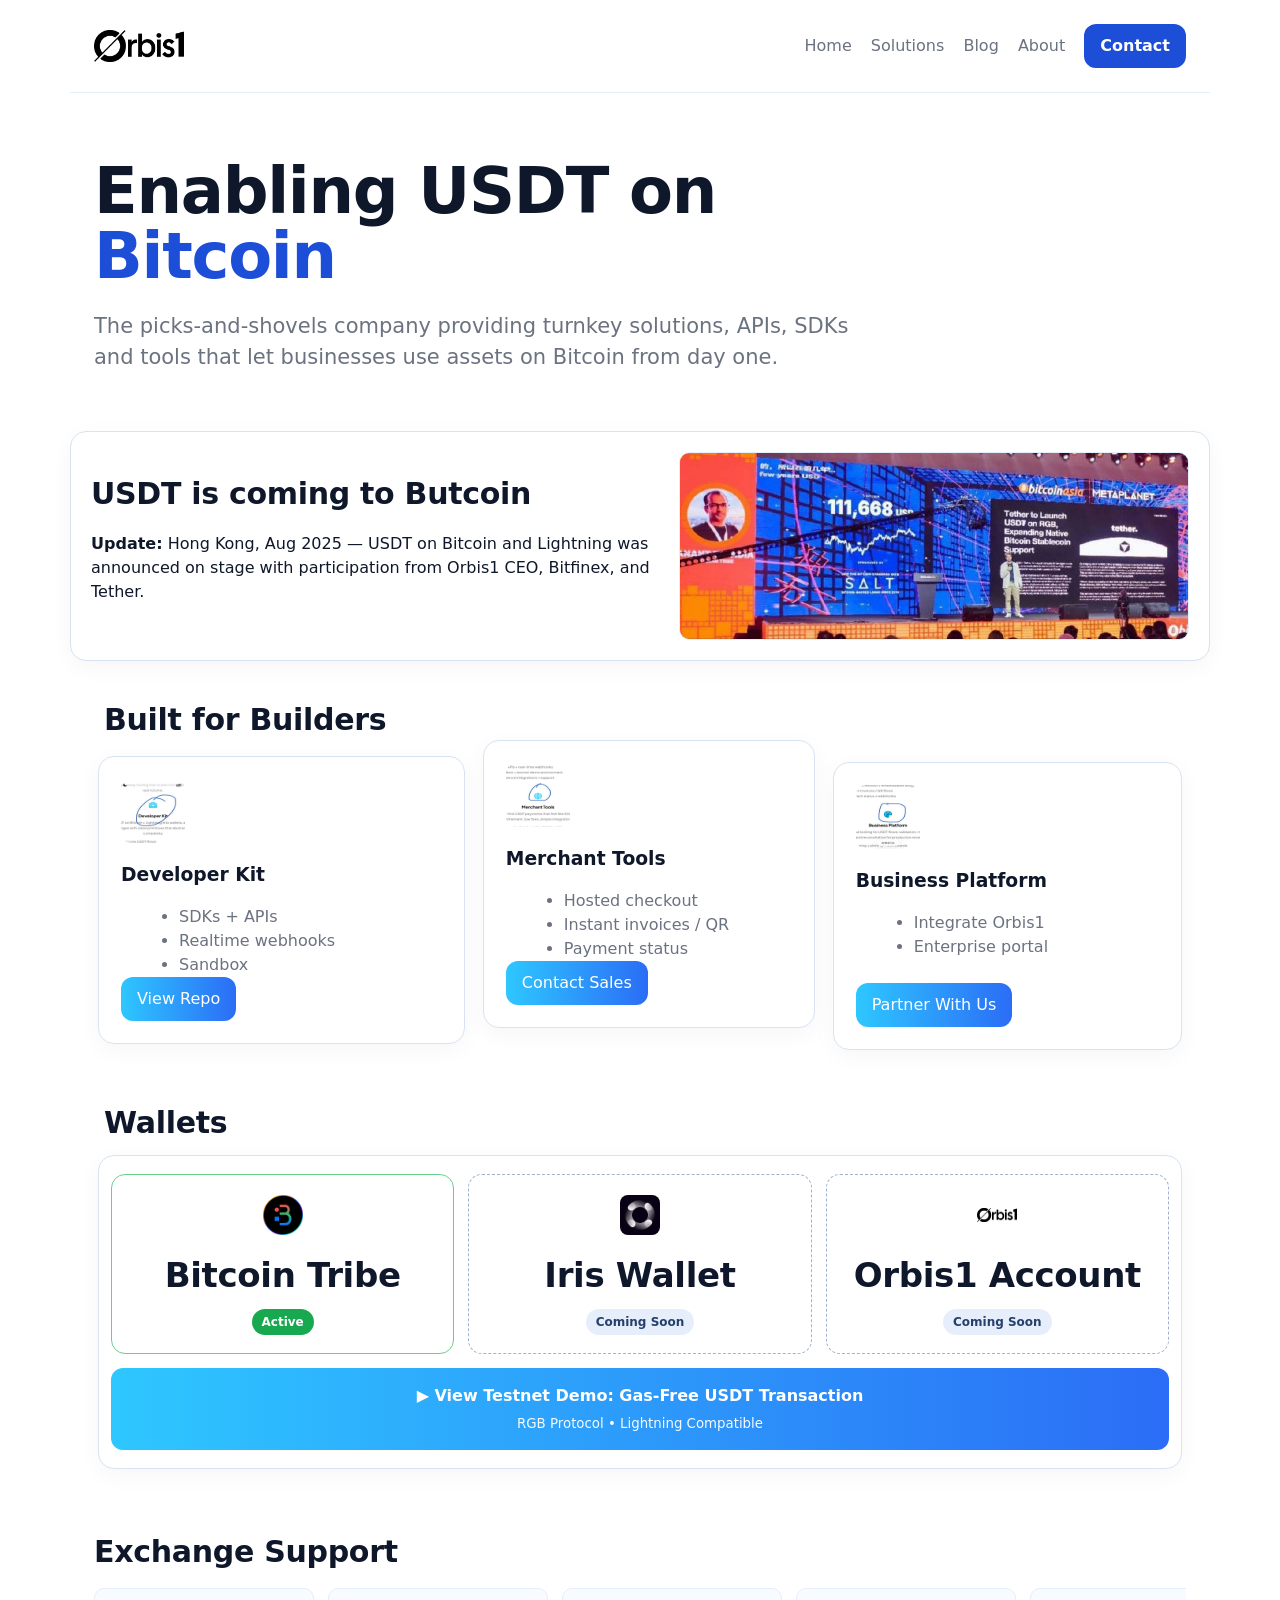
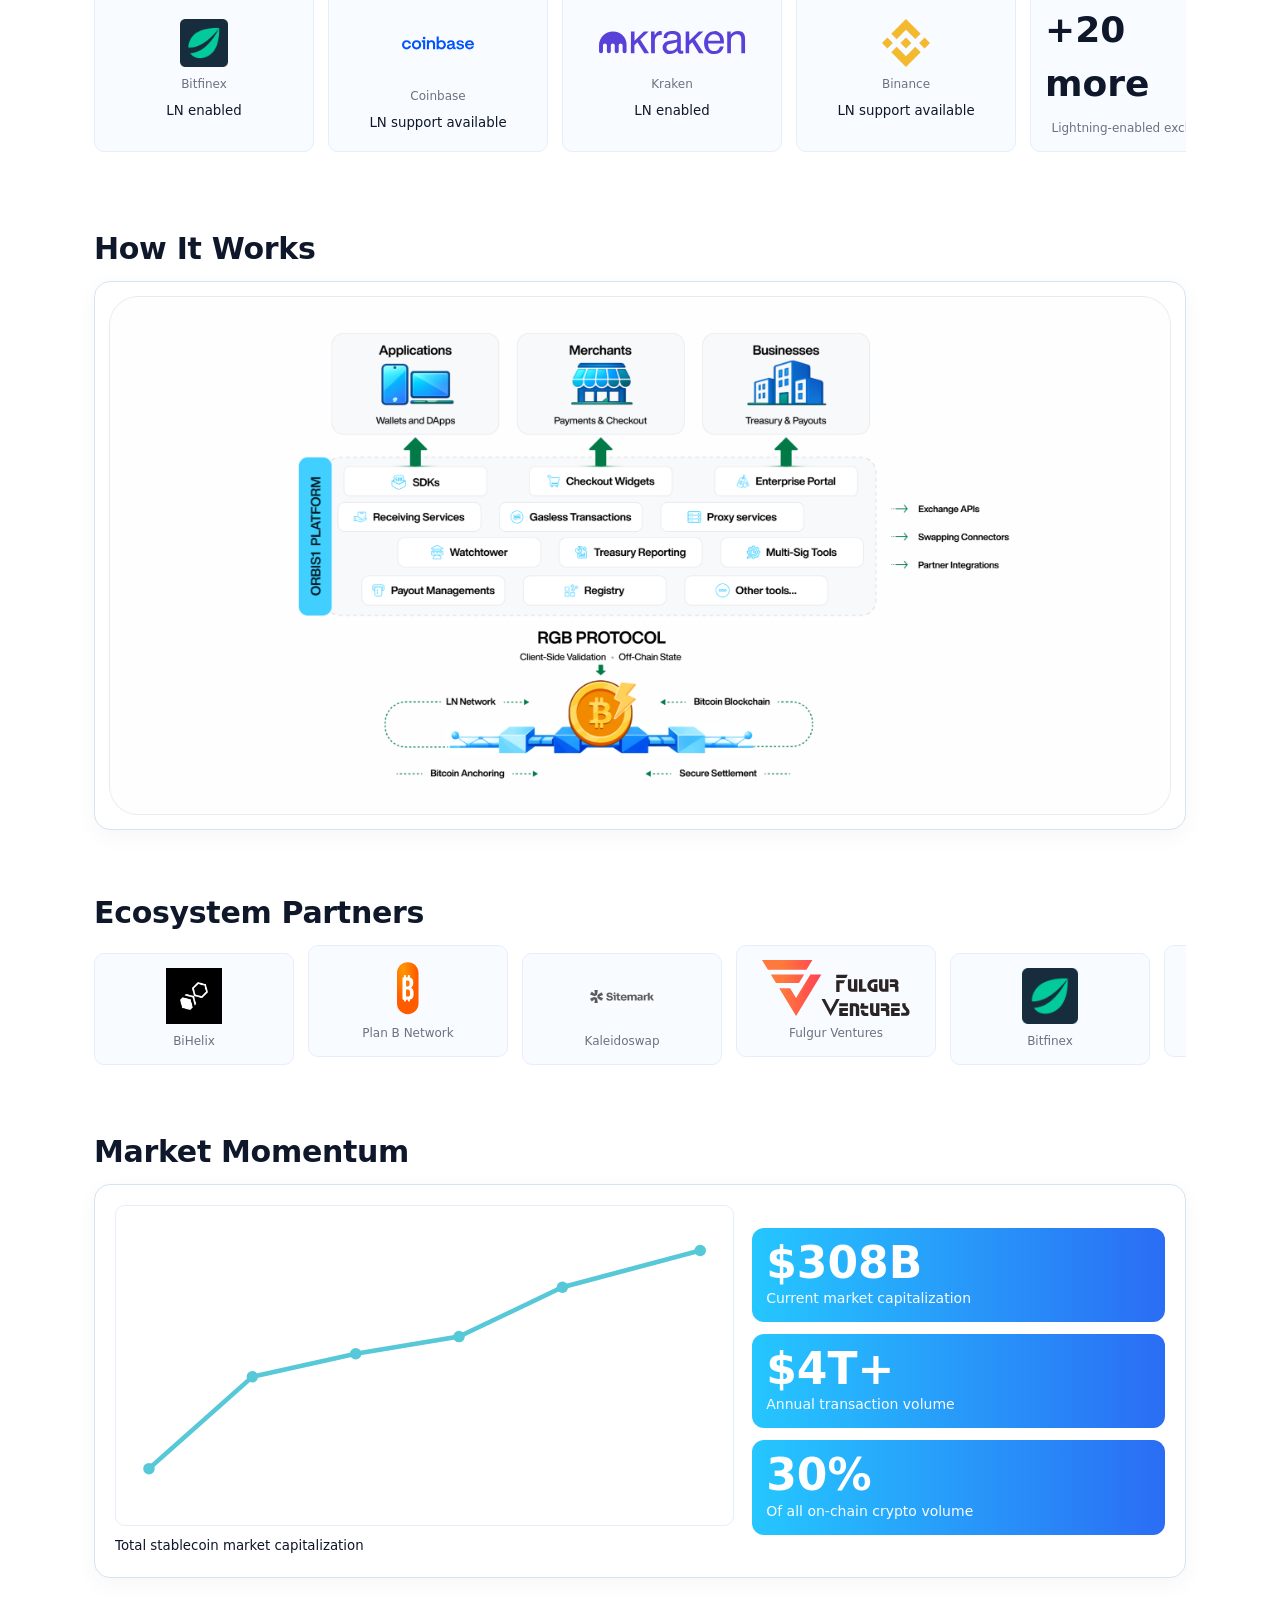
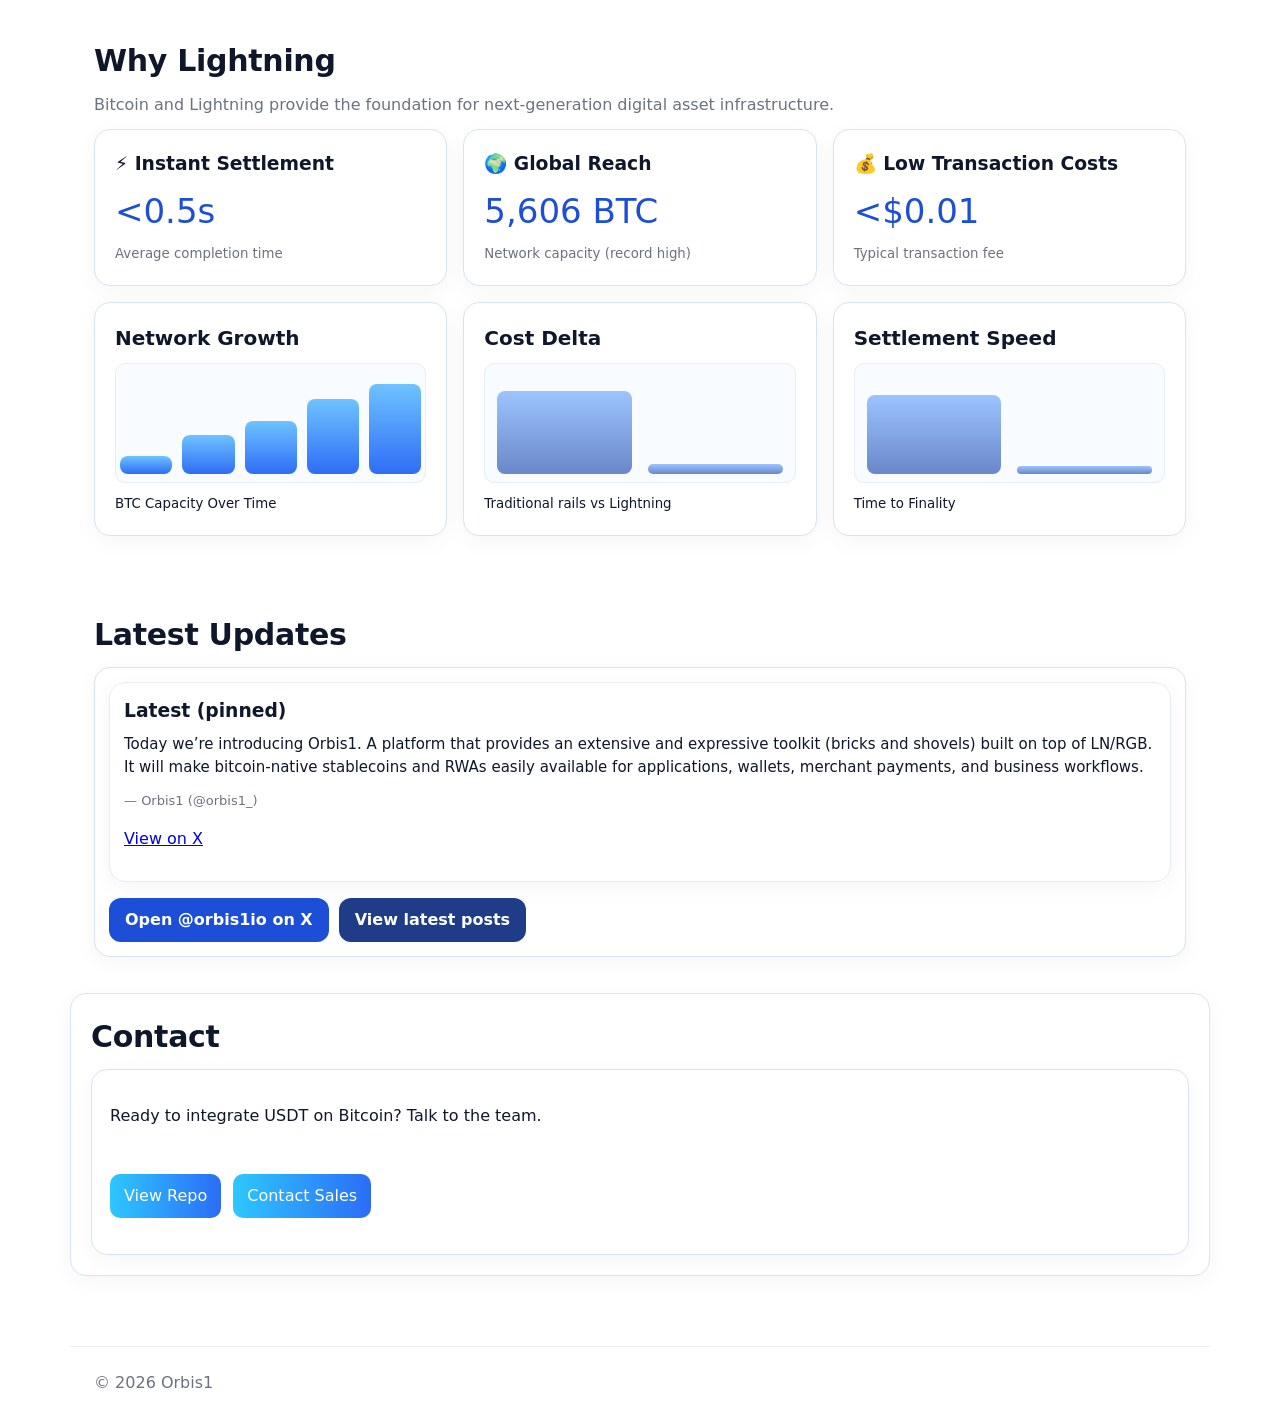
==== index.html @ 1f0a97b2 "Fix Kaleidoswap icon: use company-logo-3.webp as replacement" ====
<!doctype html>
<html lang="en">
<head>
  <meta charset="utf-8" />
  <meta name="viewport" content="width=device-width,initial-scale=1" />
  <title>Orbis1 — Enabling USDT on Bitcoin</title>
  <meta name="description" content="Orbis1 provides turnkey infrastructure, APIs, SDKs, and tools to make USDT on Bitcoin and Lightning usable for developers, businesses, and merchants." />
  <meta property="og:title" content="Orbis1 — Enabling USDT on Bitcoin" />
  <meta property="og:description" content="Production-ready tooling for USDT on Bitcoin and Lightning." />
  <meta property="og:type" content="website" />
  <meta property="og:image" content="/images/hero-preview.png" />
  <meta name="twitter:card" content="summary_large_image" />
  <link rel="canonical" href="https://orbis1.io/" />
  <link rel="stylesheet" href="/css/styles.css" />
<script>function loadTheme(){const p=new URLSearchParams(location.search);const t=p.get("theme")||"refined";const l=document.createElement("link");l.rel="stylesheet";l.href="/css/theme-"+t+".css";document.head.appendChild(l);}loadTheme();</script>
</head>
<body>
  <header class="nav wrap">
    <div class="brand"><img src="/images/orbis-logo-color.png" alt="Orbis1" class="brandLogo" /></div>
    <nav>
      <a href="/">Home</a>
      <a href="/solutions/">Solutions</a>
      <a href="https://medium.com" target="_blank" rel="noopener">Blog</a>
      <a href="/about/">About</a>
      <a href="#contact" class="btn">Contact</a>
    </nav>
  </header>

  <main>
    <section class="hero wrap">
      <h1>Enabling USDT on <span>Bitcoin</span></h1>
      <p class="lead">The picks-and-shovels company providing turnkey solutions, APIs, SDKs and tools that let businesses use assets on Bitcoin from day one.</p>
    </section>




    <section id="announcement" class="announcement wrap card">
      <div>
        <h2>USDT is coming to Butcoin</h2>
        <p><strong>Update:</strong> Hong Kong, Aug 2025 — USDT on Bitcoin and Lightning was announced on stage with participation from Orbis1 CEO, Bitfinex, and Tether.</p>
      </div>
      <img src="/images/announcement.jpg" alt="USDT on Bitcoin announcement" />
    </section>




    <section id="usecases" class="wrap usecasesWrap">
      <h2>Built for Builders</h2>
            <div class="grid3 useCards">
        <article class="card use"><img class="cardImg" src="/images/company-hero-1.png" alt="Developers" /><h3>Developer Kit</h3><ul><li>SDKs + APIs</li><li>Realtime webhooks</li><li>Sandbox</li></ul><a class="cardCta" href="https://github.com/redkeep-agents/orbis1-static" target="_blank">View Repo</a></article>
        <article class="card use"><img class="cardImg" src="/images/company-hero-2.png" alt="Merchants" /><h3>Merchant Tools</h3><ul><li>Hosted checkout</li><li>Instant invoices / QR</li><li>Payment status</li></ul><a class="cardCta" href="/contact">Contact Sales</a></article>
        <article class="card use"><img class="cardImg" src="/images/company-hero-3.png" alt="Partners" /><h3>Business Platform</h3><ul><li>Integrate Orbis1</li><li>Enterprise portal</li></ul><a class="cardCta" href="/contact">Partner With Us</a></article>
      </div>
    </section>




    <section id="integrations" class="wrap walletsWrap">
      <h2>Wallets</h2>
      <div class="walletPanel card">
        <div class="walletGrid">
          <article class="walletItem active"><img class="walletLogo" src="/images/bitcoin-tribe.jpg" alt="Bitcoin Tribe" /><h3>Bitcoin Tribe</h3><span>Active</span></article>
          <article class="walletItem coming"><img class="walletLogo" src="/images/iris-wallet.png" alt="Iris Wallet" /><h3>Iris Wallet</h3><span>Coming Soon</span></article>
          <article class="walletItem coming"><img class="walletLogo" src="/images/orbis-logo-color.png" alt="Orbis1 Account" /><h3>Orbis1 Account</h3><span>Coming Soon</span></article>
        </div>
        <a class="demoBar" href="#contact">▶ View Testnet Demo: Gas-Free USDT Transaction <small>RGB Protocol • Lightning Compatible</small></a>
      </div>
    </section>




    <section id="exchanges" class="wrap">
      <h2>Exchange Support</h2>
      <div class="scroller" aria-label="Exchange logos">
        <article class="logoCard exchange"><img src="/images/bitfinex.png" alt="Bitfinex" /><span>Bitfinex</span><small>LN enabled</small></article>
        <article class="logoCard exchange coinbase"><img src="/images/coinbase.svg" alt="Coinbase" /><span>Coinbase</span><small>LN support available</small></article>
        <article class="logoCard exchange"><img src="/images/kraken.svg" alt="Kraken" /><span>Kraken</span><small>LN enabled</small></article>
        <article class="logoCard exchange"><img src="/images/binance.svg" alt="Binance" /><span>Binance</span><small>LN support available</small></article>
        <article class="logoCard exchange more"><strong>+20 more</strong><span>Lightning-enabled exchanges</span></article>
      </div>
    </section>

    <section id="architecture" class="wrap">
      <h2>How It Works</h2>
      <div class="card architectureCard">
        <img src="/images/architecture.png" alt="Orbis1 architecture diagram" class="architectureImg" />
      </div>
    </section>




    <section id="partners" class="wrap">
      <h2>Ecosystem Partners</h2>
      <div class="scroller" aria-label="RGB association members">
        <article class="logoCard"><img src="/images/bihelix.jpg" alt="BiHelix" /><span>BiHelix</span></article>
        <article class="logoCard"><img src="/images/plan-b-network.svg" alt="Plan B Network" /><span>Plan B Network</span></article>
        <article class="logoCard"><img class="partnerLogo" src="/images/company-logo-3.webp" alt="Kaleidoswap" /><span>Kaleidoswap</span></article>
        <article class="logoCard"><img src="/images/fulgur-ventures.svg" alt="Fulgur Ventures" /><span>Fulgur Ventures</span></article>
        <article class="logoCard"><img src="/images/bitfinex.png" alt="Bitfinex" /><span>Bitfinex</span></article>
        <article class="logoCard"><img src="/images/boosty-labs.jpg" alt="Boosty Labs" /><span>Boosty Labs</span></article>
        <article class="logoCard"><img src="/images/lnfi.png" alt="LNFI" /><span>LNFI</span></article>
        <article class="logoCard"><img src="/images/bitmask-by-diba.png" alt="Bitmask" /><span>Bitmask</span></article>
        <article class="logoCard"><img src="/images/bitcoin-tribe.jpg" alt="Bitcoin Tribe" /><span>Bitcoin Tribe</span></article>
        <article class="logoCard"><img src="/images/thunderstack.png" alt="ThunderStack" /><span>ThunderStack</span></article>
      </div>
    </section>




    <section id="signals" class="wrap">
      <h2>Market Momentum</h2>
      <div class="card marketGrowth">
        <div class="growthChart">
          <svg viewBox="0 0 520 260" class="lineSvg" aria-label="Stablecoin market growth chart">
            <polyline fill="none" stroke="#56c8d8" stroke-width="4" points="20,220 110,140 200,120 290,105 380,62 500,30"/>
            <g fill="#56c8d8"><circle cx="20" cy="220" r="5"/><circle cx="110" cy="140" r="5"/><circle cx="200" cy="120" r="5"/><circle cx="290" cy="105" r="5"/><circle cx="380" cy="62" r="5"/><circle cx="500" cy="30" r="5"/></g>
          </svg>
          <small>Total stablecoin market capitalization</small>
        </div>
        <div class="growthStats">
          <article class="statPill"><strong>$308B</strong><span>Current market capitalization</span></article>
          <article class="statPill"><strong>$4T+</strong><span>Annual transaction volume</span></article>
          <article class="statPill"><strong>30%</strong><span>Of all on-chain crypto volume</span></article>
        </div>
      </div>
    </section>



    <section id="lightning" class="wrap">
      <h2>Why Lightning</h2>
      <p class="sub">Bitcoin and Lightning provide the foundation for next-generation digital asset infrastructure.</p>
      <div class="signalGrid">
        <article class="card metric"><h3>⚡ Instant Settlement</h3><p class="big">&lt;0.5s</p><small>Average completion time</small></article>
        <article class="card metric"><h3>🌍 Global Reach</h3><p class="big">5,606 BTC</p><small>Network capacity (record high)</small></article>
        <article class="card metric"><h3>💰 Low Transaction Costs</h3><p class="big">&lt;$0.01</p><small>Typical transaction fee</small></article>
      </div>
      <div class="signalGrid charts">
        <article class="card miniChart">
          <h3>Network Growth</h3>
          <div class="barsRow"><span style="height:18%"></span><span style="height:38%"></span><span style="height:52%"></span><span style="height:74%"></span><span style="height:88%"></span></div>
          <small>BTC Capacity Over Time</small>
        </article>
        <article class="card miniChart">
          <h3>Cost Delta</h3>
          <div class="barsPair"><span style="height:82%"></span><span style="height:10%"></span></div>
          <small>Traditional rails vs Lightning</small>
        </article>
        <article class="card miniChart">
          <h3>Settlement Speed</h3>
          <div class="barsPair"><span style="height:78%"></span><span style="height:8%"></span></div>
          <small>Time to Finality</small>
        </article>
      </div>
    </section>










    <section id="updates" class="wrap">
      <h2>Latest Updates</h2>
      <div class="card xfeed compact">
        <div class="pinnedSnapshot card">
          <h3>Latest (pinned)</h3>
          <p class="tweetText">Today we’re introducing Orbis1. A platform that provides an extensive and expressive toolkit (bricks and shovels) built on top of LN/RGB. It will make bitcoin-native stablecoins and RWAs easily available for applications, wallets, merchant payments, and business workflows.</p>
          <p class="tweetAuthor">— Orbis1 (@orbis1_)</p>
          <p><a href="https://x.com/orbis1_/status/2009607676456787999" target="_blank">View on X</a></p>
        </div>
        <blockquote class="twitter-tweet" data-dnt="true"><a href="https://x.com/orbis1_/status/2009607676456787999"></a></blockquote>
        <div class="xActions">
          <a href="https://x.com/orbis1io" target="_blank" rel="noopener" class="btn">Open @orbis1io on X</a>
          <a href="https://x.com/orbis1io/with_replies" target="_blank" rel="noopener" class="btn secondary">View latest posts</a>
        </div>
      </div>
    </section>





        <section id="contact" class="wrap card contact">
      <h2>Contact</h2>
      <div class="card contactCTA">
        <p>Ready to integrate USDT on Bitcoin? Talk to the team.</p>
        <div class="ctaRow">
          <a class="cta" href="https://github.com/redkeep-agents/orbis1-static" target="_blank">View Repo</a>
          <a class="cta" href="/contact">Contact Sales</a>
        </div>
      </div>
    </section>
  </main>

  <footer class="wrap foot">© 2026 Orbis1</footer>
  <script async src="https://platform.twitter.com/widgets.js" charset="utf-8"></script>
</body>
</html>
---- css/styles.css ----
:root{--bg:#f6f8fc;--card:#ffffff;--text:#0f172a;--muted:#475569;--acc:#2563eb;--line:#dbe3f0}
*{box-sizing:border-box}body{margin:0;font:16px/1.5 Inter,system-ui,Segoe UI,Arial;background:var(--bg);color:var(--text)}
.wrap{max-width:1120px;margin:0 auto;padding:24px}
.nav{display:flex;justify-content:space-between;align-items:center;border-bottom:1px solid var(--line);position:sticky;top:0;background:rgba(255,255,255,.92);backdrop-filter:blur(8px);z-index:20}
.nav a{color:var(--muted);margin-left:14px;text-decoration:none}.nav a:hover{color:var(--text)}.brand{font-weight:700}.brandLogo{height:32px;width:auto;display:block}
h1{font-size:58px;line-height:1.02;margin:24px 0 12px}h1 span{color:var(--acc)}h2{font-size:26px;margin:0 0 10px}h3{margin:0 0 8px}
.lead{font-size:22px;color:var(--muted);max-width:900px}.sub{color:var(--muted);margin:0 0 12px}
.card{background:var(--card);border:1px solid var(--line);border-radius:14px;padding:20px}
.announcement{display:grid;grid-template-columns:1.2fr 1fr;gap:20px;align-items:center}.announcement img{width:100%;border-radius:10px;border:1px solid var(--line)}
.signalGrid{display:grid;grid-template-columns:repeat(3,1fr);gap:16px;margin-bottom:16px}.metric .big{font-size:34px;margin:4px 0;color:var(--acc)}.metric small{color:var(--muted)}
.chart .bars>div{display:grid;grid-template-columns:1.4fr 2fr;gap:12px;align-items:center;margin:10px 0}.chart label{color:var(--muted);font-size:14px}.chart span{display:block;height:10px;border-radius:999px;background:linear-gradient(90deg,#4f7eff,#7db1ff)}
.grid3{display:grid;grid-template-columns:repeat(3,1fr);gap:16px}ul{margin:8px 0 0 18px;color:var(--muted)}
.scroller{display:flex;gap:14px;overflow-x:auto;padding:4px 2px 8px;scroll-snap-type:x mandatory}
.logoCard{min-width:200px;scroll-snap-align:start;display:flex;flex-direction:column;align-items:center;justify-content:center;gap:8px;padding:14px;border:1px solid var(--line);border-radius:10px;background:#f8fbff}
.logoCard img{max-width:100%;height:56px;object-fit:contain}.logoCard span{font-size:12px;color:var(--muted);text-align:center}.logoCard.exchange img{height:48px;width:148px}.logoCard.exchange.coinbase img{height:64px;width:196px}.logoCard.exchange.more{justify-content:center}.logoCard.exchange.more strong{font-size:28px;color:#0f172a}.logoCard.textOnly{min-height:90px}.logoCard.textOnly strong{font-size:18px}
.btn{display:inline-block;background:var(--acc);color:#ffffff!important;padding:10px 14px;border-radius:10px;font-weight:700;text-decoration:none;border:0;cursor:pointer}
.contact form{display:grid;grid-template-columns:1fr 1fr;gap:12px}.contact label{display:flex;flex-direction:column;font-size:14px;color:var(--muted)}
.contact textarea,.contact input{margin-top:6px;background:#ffffff;color:var(--text);border:1px solid var(--line);border-radius:10px;padding:10px}
.contact label:last-of-type{grid-column:1/-1}.contact button{width:max-content}.hp{position:absolute;left:-9999px;opacity:0}
.foot{color:var(--muted);border-top:1px solid var(--line);margin-top:24px}
@media (max-width:980px){h1{font-size:38px}.announcement,.grid3,.contact form,.signalGrid{grid-template-columns:1fr}.nav{display:block}.nav nav{margin-top:10px}}

.use{position:relative}.uicon{font-size:26px;margin-bottom:6px}

.imgcap{margin:8px 0 0;color:var(--muted);font-size:14px}

.architectureImg{display:block;width:100%;height:auto;max-height:none;object-fit:contain;background:#fff;border-radius:10px}

.architectureCard{padding:10px}


.signalGrid.charts{margin-top:10px}
.miniChart h3{font-size:20px;margin-bottom:10px}
.barsRow{height:120px;display:flex;align-items:flex-end;gap:10px;padding:8px 4px;border:1px solid var(--line);border-radius:10px;background:#f8fbff;margin-bottom:8px}
.barsRow span{flex:1;background:linear-gradient(180deg,#6ec3ff,#2f6df6);border-radius:8px}
.barsPair{height:120px;display:flex;align-items:flex-end;gap:16px;padding:8px 12px;border:1px solid var(--line);border-radius:10px;background:#f8fbff;margin-bottom:8px}
.barsPair span{flex:1;background:linear-gradient(180deg,#9cc4ff,#6a87c9);border-radius:8px}


.walletPanel{padding:18px}
.walletGrid{display:grid;grid-template-columns:repeat(3,1fr);gap:14px;margin-bottom:14px}
.walletItem{border:1px solid var(--line);border-radius:12px;padding:18px;text-align:center;background:#fff}
.walletItem h3{margin:0 0 8px;font-size:30px}
.walletItem span{display:inline-block;padding:4px 10px;border-radius:999px;font-size:12px;font-weight:600}
.walletItem.active{border-color:#66d08b}
.walletItem.active span{background:#18a84f;color:#fff}
.walletItem.coming{border-style:dashed;border-color:#9fb2cf}
.walletItem.coming span{background:#e6eefc;color:#24406b}
.demoBar{display:block;text-decoration:none;background:linear-gradient(90deg,#2ec7ff,#2b6df6);color:#fff!important;border-radius:12px;padding:16px 18px;font-weight:700;text-align:center}
.demoBar small{display:block;font-weight:500;opacity:.95;margin-top:6px}
@media (max-width:980px){.walletGrid{grid-template-columns:1fr}}


.infraCard{margin-top:12px}
.flow3{display:grid;grid-template-columns:1fr auto 1fr auto 1fr;gap:12px;align-items:center;margin:10px 0}
.step{text-align:center}.dot{width:56px;height:56px;border-radius:50%;display:flex;align-items:center;justify-content:center;margin:0 auto 8px;background:linear-gradient(180deg,#58d2ff,#2b8bff);color:#fff;font-size:26px}
.arrow{font-size:30px;color:#7aa0c8}
@media (max-width:980px){.flow3{grid-template-columns:1fr;}.arrow{display:none}}


.marketGrowth{display:grid;grid-template-columns:1.1fr .9fr;gap:18px;align-items:center}
.lineSvg{width:100%;height:auto;background:#fff;border:1px solid var(--line);border-radius:10px;padding:10px}
.growthStats{display:flex;flex-direction:column;gap:12px}
.statPill{background:linear-gradient(90deg,#25c7ff,#2a6df4);color:#fff;border-radius:12px;padding:16px 18px}
.statPill strong{display:block;font-size:44px;line-height:1.05}
.statPill span{font-size:14px;opacity:.96}
@media (max-width:980px){.marketGrowth{grid-template-columns:1fr;gap:12px}.growthChart{order:1}.growthStats{order:2;display:flex;flex-direction:column;gap:10px}.statPill strong{font-size:32px}.marketGrowth{padding:12px}}

.walletLogo{width:44px;height:44px;border-radius:10px;object-fit:contain;margin-bottom:6px;background:#fff;padding:2px}


.xfeed{padding:8px;overflow:hidden}
.xfeed .twitter-timeline{width:100% !important}


/* Asymmetry + visual rhythm */
#announcement{grid-template-columns:1fr 1.15fr}
#usecases .grid3 article:nth-child(2){transform:translateY(-10px)}
#usecases .grid3 article:nth-child(3){transform:translateY(6px)}
#signals .marketGrowth{grid-template-columns:1.25fr .95fr}
#exchanges .scroller{padding-bottom:14px}
.xfeed{min-height:auto}
.xFallback{margin-top:10px;display:flex;justify-content:flex-end}
@media (max-width:980px){
  #announcement{grid-template-columns:1fr}
  #usecases .grid3 article:nth-child(2),#usecases .grid3 article:nth-child(3){transform:none}
  .xFallback{justify-content:flex-start}
}


/* Bridge-inspired unification pass */
body{background:linear-gradient(180deg,#f8fbff 0%,#f3f7ff 45%,#f7f9fd 100%)}
main{padding:6px 0 34px}
.wrap{max-width:1140px}
main > section.wrap{margin:12px auto}
.card{border-radius:18px;border:1px solid #d8e3f2;box-shadow:0 8px 30px rgba(15,23,42,.05)}
h1{font-size:64px;letter-spacing:-.02em;max-width:820px}
h2{font-size:30px;letter-spacing:-.01em}
.lead{max-width:760px;font-size:21px}

/* balanced, less symmetrical composition */
#announcement{grid-template-columns:1.05fr .95fr;gap:24px}
#announcement .card{padding:24px}
#usecases .grid3{grid-template-columns:1.05fr .95fr 1fr}
#usecases .grid3 article:nth-child(1){transform:translateY(4px)}
#usecases .grid3 article:nth-child(2){transform:translateY(-12px)}
#usecases .grid3 article:nth-child(3){transform:translateY(10px)}

#wallets,.walletPanel{background:#fff}
.walletItem{border-radius:14px}
.walletItem h3{font-size:34px;letter-spacing:-.01em}

#signals .marketGrowth{grid-template-columns:1.2fr .8fr}
.statPill{border-radius:14px}

#lightning .signalGrid{grid-template-columns:1fr 1fr 1fr}
#lightning .signalGrid.charts{grid-template-columns:1fr 1fr 1fr}

#exchanges .logoCard{min-width:220px}
#exchanges .logoCard.exchange.coinbase img{height:72px;width:220px}
#exchanges .logoCard.exchange.more strong{font-size:36px}

#architecture .architectureCard{padding:14px;background:#fff}
#partners .scroller .logoCard:nth-child(odd){transform:translateY(4px)}
#partners .scroller .logoCard:nth-child(even){transform:translateY(-4px)}

#updates .card{padding:14px}

@media (max-width:980px){
  h1{font-size:46px}
  h2{font-size:28px}
  .lead{font-size:20px}
  #announcement{grid-template-columns:1fr}
  #usecases .grid3{grid-template-columns:1fr}
  #usecases .grid3 article:nth-child(1),#usecases .grid3 article:nth-child(2),#usecases .grid3 article:nth-child(3){transform:none}
  #partners .scroller .logoCard:nth-child(odd),#partners .scroller .logoCard:nth-child(even){transform:none}
  #exchanges .logoCard.exchange.coinbase img{height:64px;width:200px}
}

.xfeed.compact{padding:18px}.xActions{display:flex;gap:10px;flex-wrap:wrap;margin-top:10px}.btn.secondary{background:#1f3c88}


/* Tablet architecture emphasis */
@media (min-width:760px) and (max-width:1180px){
  #architecture .wrap{max-width:100%}
  #architecture .architectureCard{padding:6px 8px}
  #architecture .architectureImg{width:100%;max-height:none}
}


/* Tablet alignment fixes */
#usecases{padding-left:28px;padding-right:28px}
#usecases .grid3{align-items:stretch}
#usecases .grid3 article.card{display:flex;flex-direction:column;justify-content:flex-start;padding:22px}
#usecases h2{margin-left:6px}
#integrations{padding-left:28px;padding-right:28px}
#integrations .walletPanel{padding-left:12px;padding-right:12px}
#integrations h2{margin-left:6px}
/* CTA row under usecases */
.ctaRow{display:flex;gap:12px;justify-content:flex-start;margin:18px 0}
.ctaRow .cta{padding:12px 18px;border-radius:10px;background:linear-gradient(90deg,#2ec7ff,#2b6df6);color:#fff;text-decoration:none}
@media (max-width:980px){
  .ctaRow{flex-direction:column}
}


/* Final alignment fixes */
.usecasesWrap{padding-left:36px;padding-right:36px}
.walletsWrap{padding-left:36px;padding-right:36px}
.usecasesWrap .grid3{align-items:stretch}
.usecasesWrap .grid3 article.card{min-height:220px;padding:22px}
.walletsWrap .walletGrid{align-items:stretch}
.walletsWrap .walletPanel{padding-left:12px;padding-right:12px}
/* ensure wallets header aligns */
.walletsWrap h2{margin-left:6px}
/* contact CTA styling */
.contactCTA{display:flex;flex-direction:column;align-items:flex-start;gap:12px;padding:18px}
.contactCTA .ctaRow{display:flex;gap:12px}
.contactCTA .cta{background:linear-gradient(90deg,#2ec7ff,#2b6df6);color:#fff;padding:10px 14px;border-radius:10px;text-decoration:none}
@media(max-width:980px){.usecasesWrap,.walletsWrap{padding-left:18px;padding-right:18px}.usecasesWrap .grid3 article.card{min-height:auto}}


/* Mobile optimizations */
@media (max-width:700px){
  .wrap{padding:16px}
  h1{font-size:32px}
  .lead{font-size:16px}
  .grid3{grid-template-columns:1fr}
  .walletGrid{grid-template-columns:1fr}
  .logoCard{min-width:140px;padding:12px}
  .logoCard img{height:40px}
  .statPill strong{font-size:28px}
  .barsRow{height:100px}
  .barsPair{height:100px}
  .demoBar{padding:12px}
  .contactCTA .cta{width:100%;text-align:center}
  .ctaRow{flex-direction:column}
  .announcement{grid-template-columns:1fr}
  .architectureImg{max-height:360px}
}


/* Use case card images and CTA styling */
.useCards .card{display:flex;flex-direction:column;align-items:flex-start}
.cardImg{width:64px;height:64px;border-radius:12px;object-fit:cover;margin-bottom:12px}
.cardCta{margin-top:auto;display:inline-block;background:linear-gradient(90deg,#2ec7ff,#2b6df6);color:#fff;padding:10px 14px;border-radius:10px;text-decoration:none}
@media (max-width:700px){.cardCta{width:100%;text-align:center}}


@media (max-width:480px){
  .wrap{padding:12px}
  h1{font-size:28px}
  h2{font-size:20px}
  .lead{font-size:15px}
  .card{padding:12px}
  .useCards .card{padding:14px}
  .useCards .cardImg{width:48px;height:48px}
  .walletLogo{width:40px;height:40px}
  .statPill strong{font-size:24px}
  .signalGrid{grid-template-columns:1fr}
  .signalGrid.charts .miniChart{padding:8px}
  .marketGrowth .growthChart{order:1}
  .marketGrowth .growthStats{order:2}
}


.pinnedSnapshot{padding:12px;background:#fff;border-radius:12px;border:1px solid var(--line);margin-bottom:10px}
.pinnedSnapshot .tweetText{font-size:15px;color:var(--text);margin:8px 0}
.pinnedSnapshot .tweetAuthor{font-size:13px;color:var(--muted)}


/* Equalize usecase cards and ensure top alignment */
.useCards{display:grid;grid-template-columns:repeat(3,1fr);gap:18px}
.useCards .card{display:flex;flex-direction:column;min-height:220px}
.useCards .card h3{margin-top:6px}
@media (max-width:700px){.useCards{grid-template-columns:1fr}}


.faqRow{display:flex;gap:12px;align-items:flex-start}
.faqImg{width:72px;height:72px;object-fit:cover;border-radius:12px}
@media (max-width:700px){.faqRow{flex-direction:column}.faqImg{width:56px;height:56px}}

/* Additional mobile fixes */

@media (max-width:700px){
  .cardCta{width:100%;box-sizing:border-box}
  .walletItem h3{font-size:20px}
  .walletItem{padding:14px}
  .useCards .card{min-height:180px}
  .useCards{gap:12px}
  .wrap{padding-left:14px;padding-right:14px}
  h2{padding-left:4px}
}


/* Mobile: Stack market chart and KPI pills as separate full-width cards */
@media (max-width:700px){
  .marketGrowth{grid-template-columns:1fr;gap:12px}
  .growthChart, .growthStats{width:100%;}
  .growthStats{display:flex;flex-direction:column;gap:10px}
  .statPill{display:block;padding:14px;border-radius:12px}
  .statPill strong{font-size:28px}
}

.partnerLogo{width:64px;height:64px;object-fit:contain}
@media(max-width:700px){.partnerLogo{width:48px;height:48px}}

/* design-refinement: unify radii, buttons, and shadows */
:root{--card-radius:16px;--btn-radius:12px}
.card{border-radius:var(--card-radius);box-shadow:0 12px 40px rgba(15,23,42,.06)}
.btn, .cardCta{border-radius:var(--btn-radius);padding:10px 16px}
.cardImg{border-radius:10px}
.statPill{border-radius:12px;padding:12px 14px}


/* Template tokens */
:root{--primary:#0b6ef6;--muted:#5b6b7a;--card-bg:#ffffff;--bg:#f7fbff;--radius:14px;--gap:20px}
.container{max-width:1120px;margin:0 auto;padding:24px}
.component-card{background:var(--card-bg);border-radius:var(--radius);padding:20px;box-shadow:0 10px 30px rgba(10,20,40,.04)}
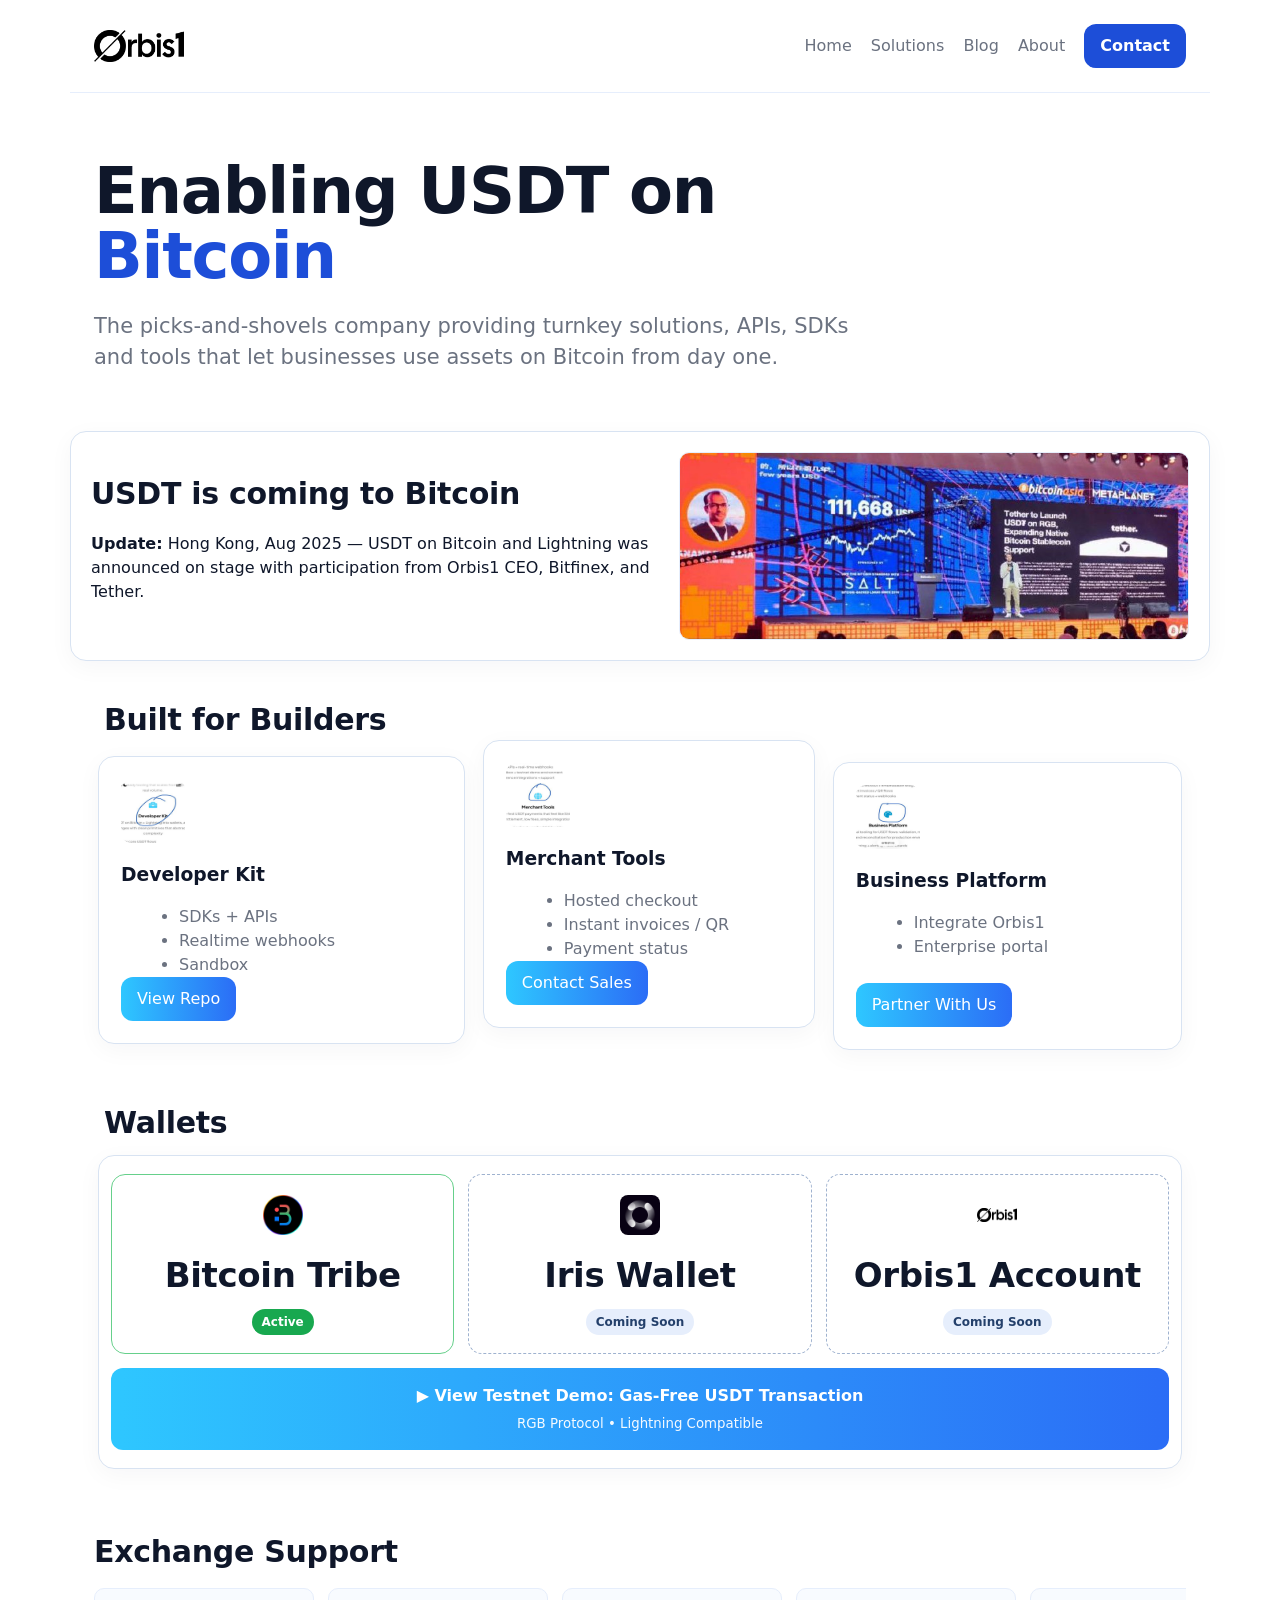
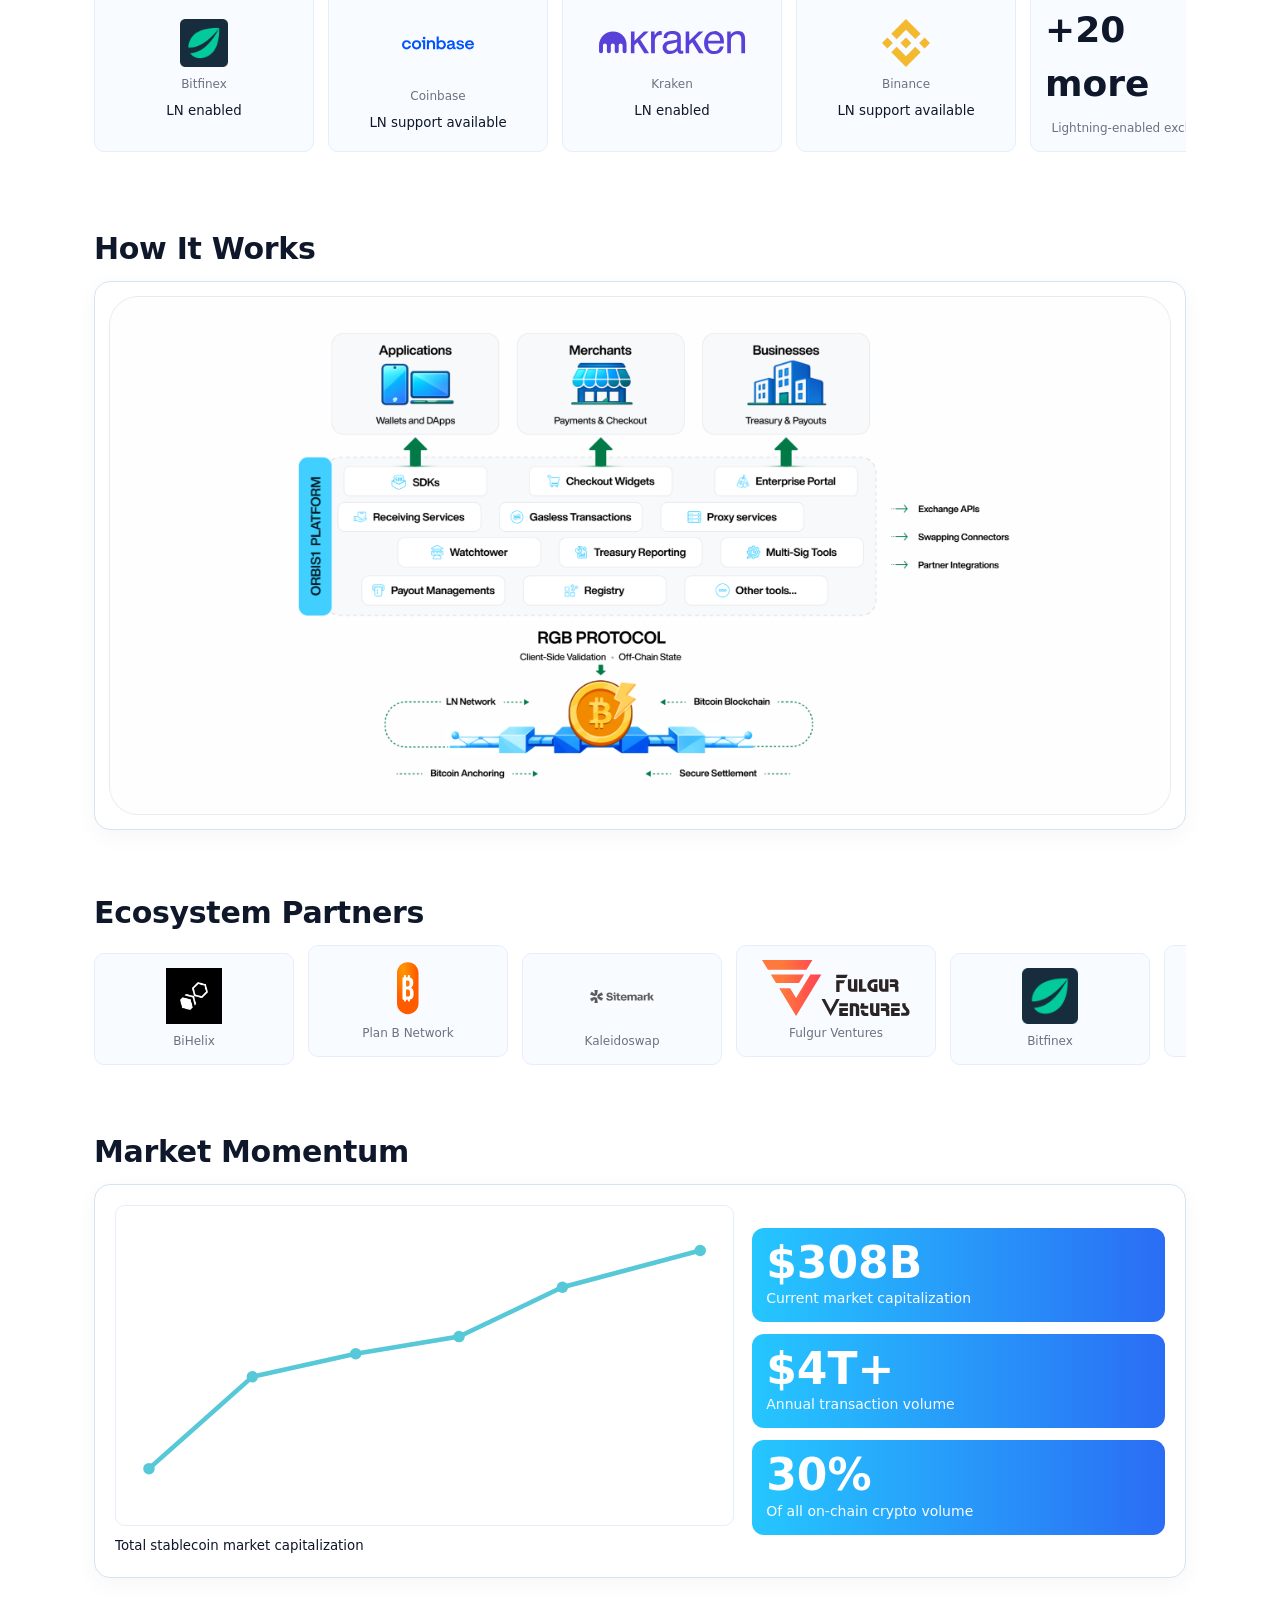
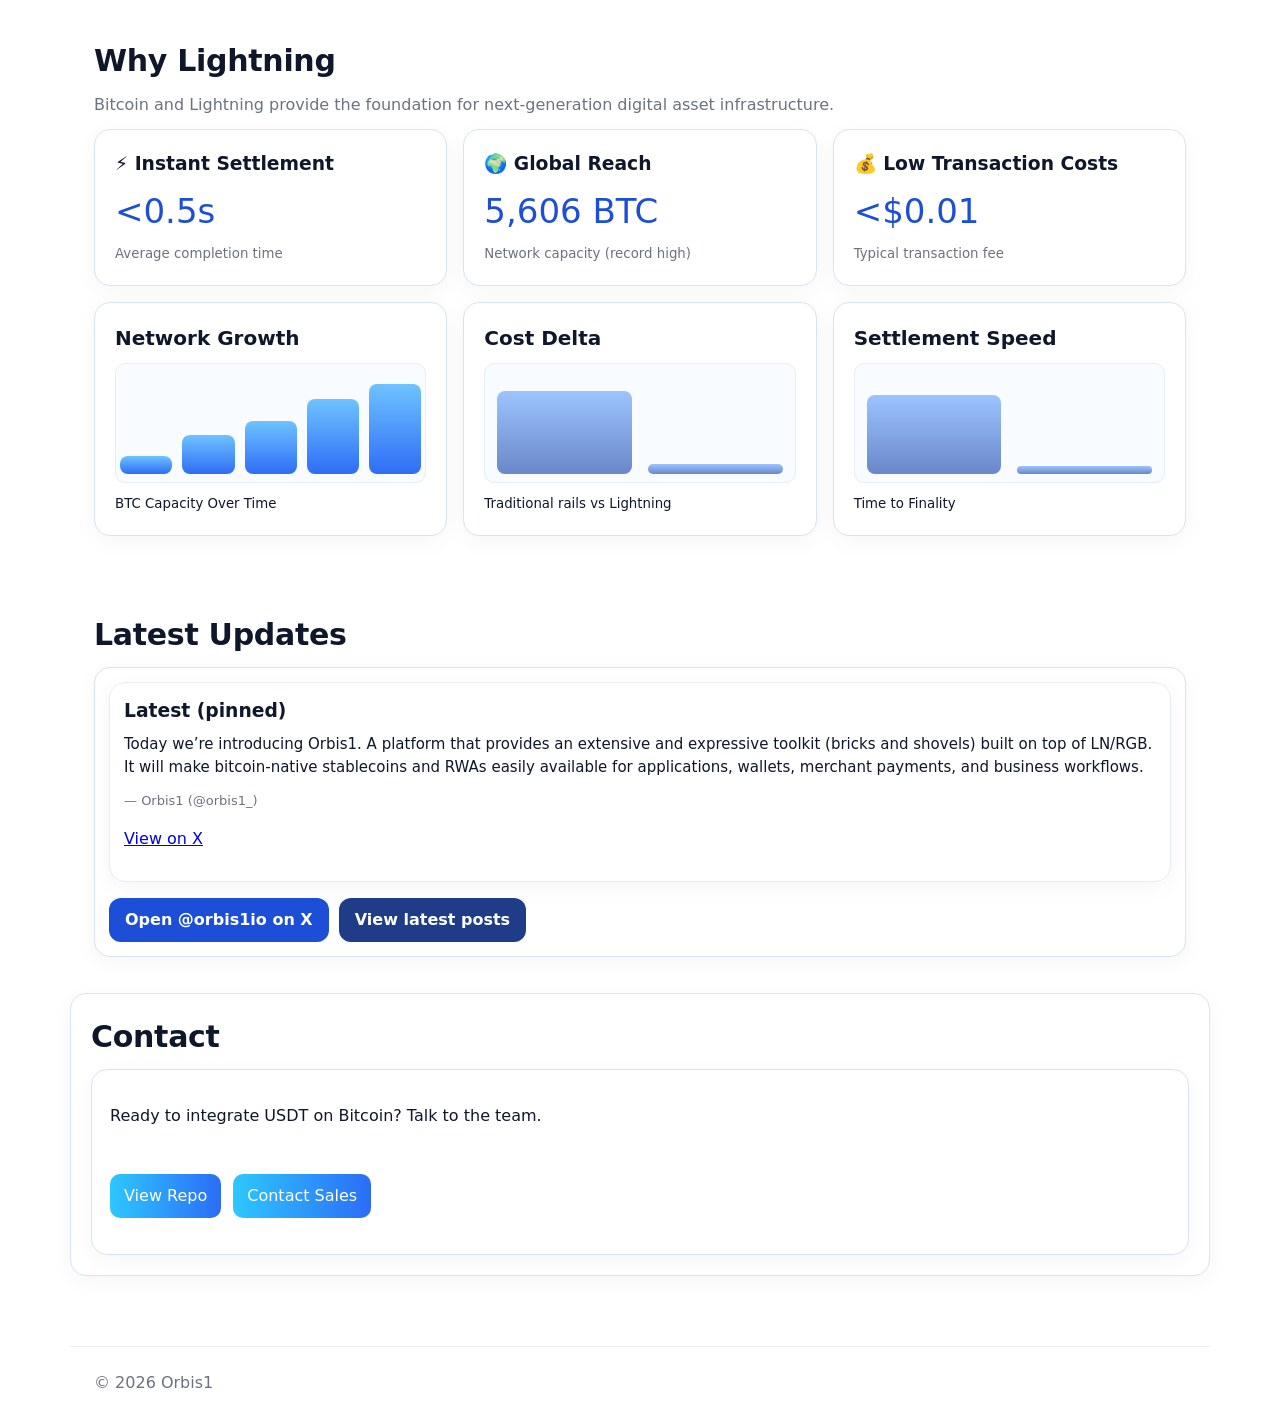
==== commit 1968361f: "Fix typo: Butcoin -> Bitcoin in announcement" ====
--- a/index.html
+++ b/index.html
@@ -37,7 +37,7 @@
 
     <section id="announcement" class="announcement wrap card">
       <div>
-        <h2>USDT is coming to Butcoin</h2>
+        <h2>USDT is coming to Bitcoin</h2>
         <p><strong>Update:</strong> Hong Kong, Aug 2025 — USDT on Bitcoin and Lightning was announced on stage with participation from Orbis1 CEO, Bitfinex, and Tether.</p>
       </div>
       <img src="/images/announcement.jpg" alt="USDT on Bitcoin announcement" />
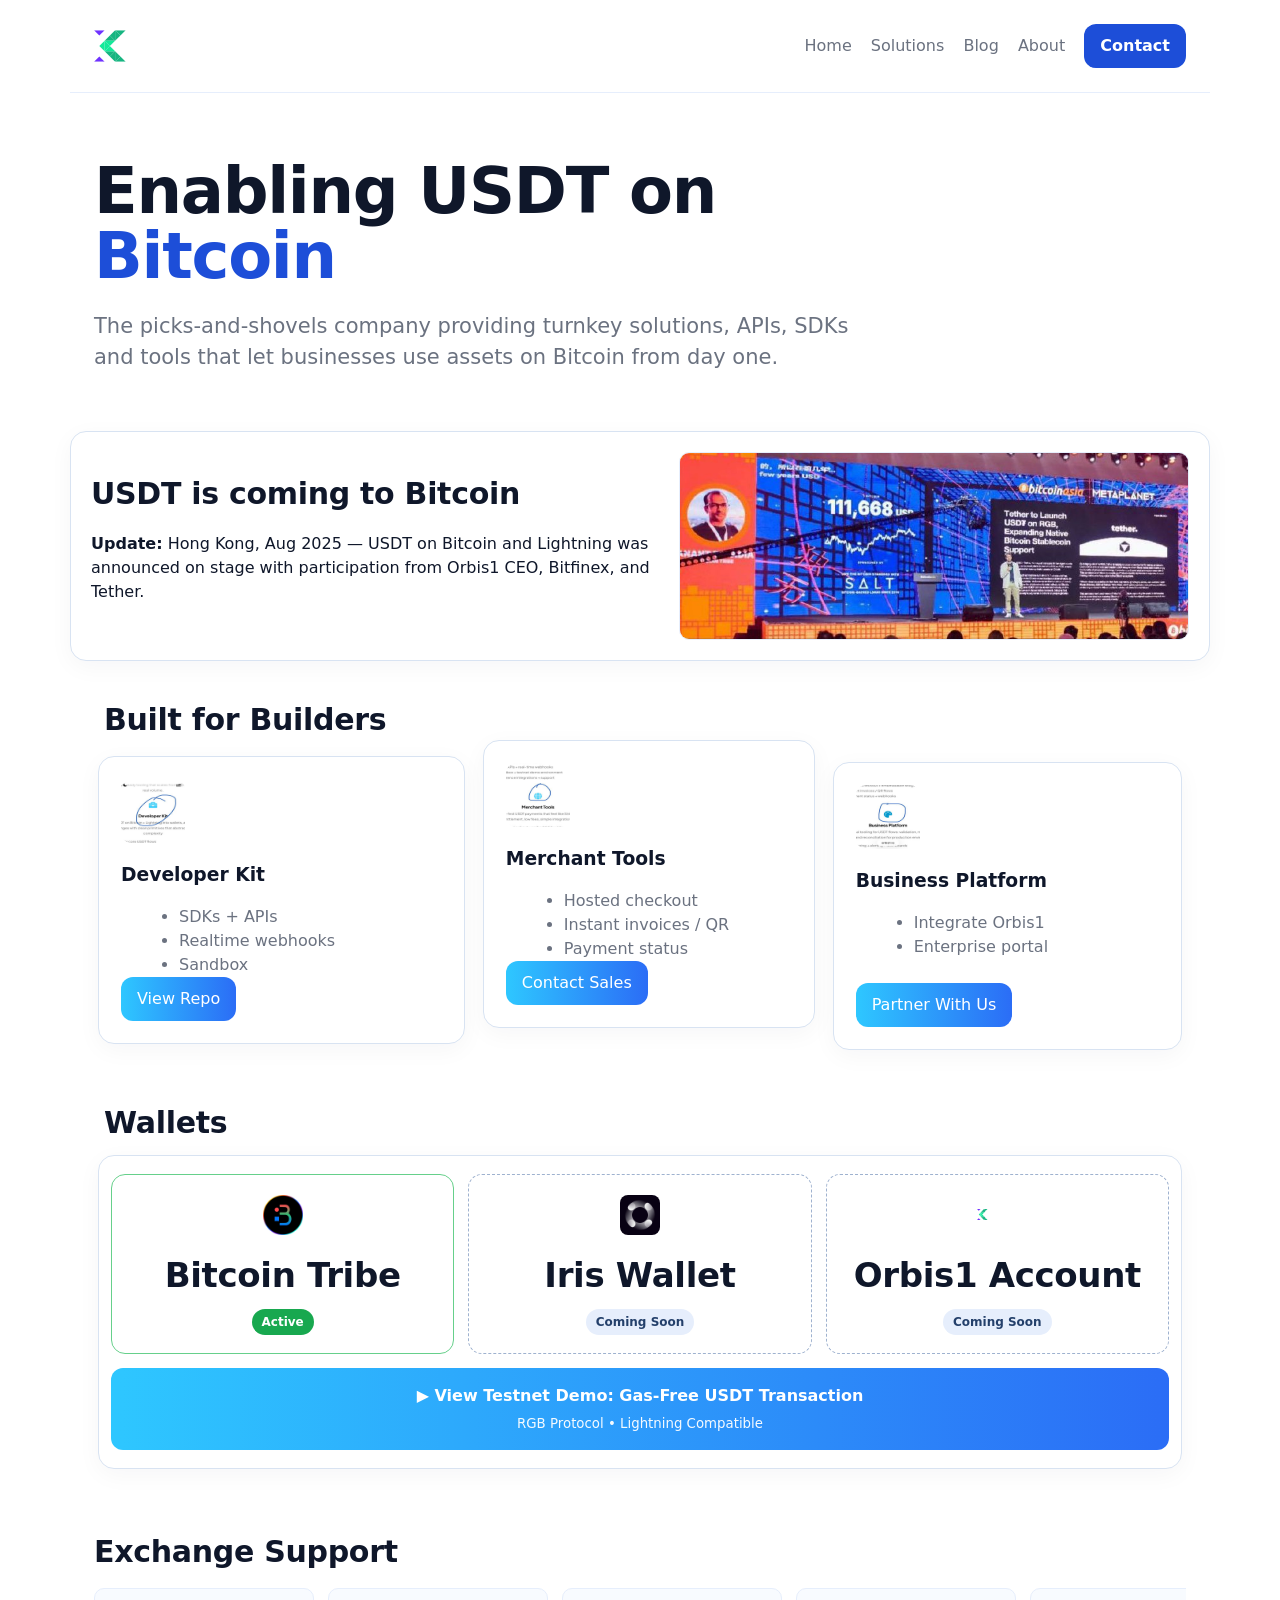
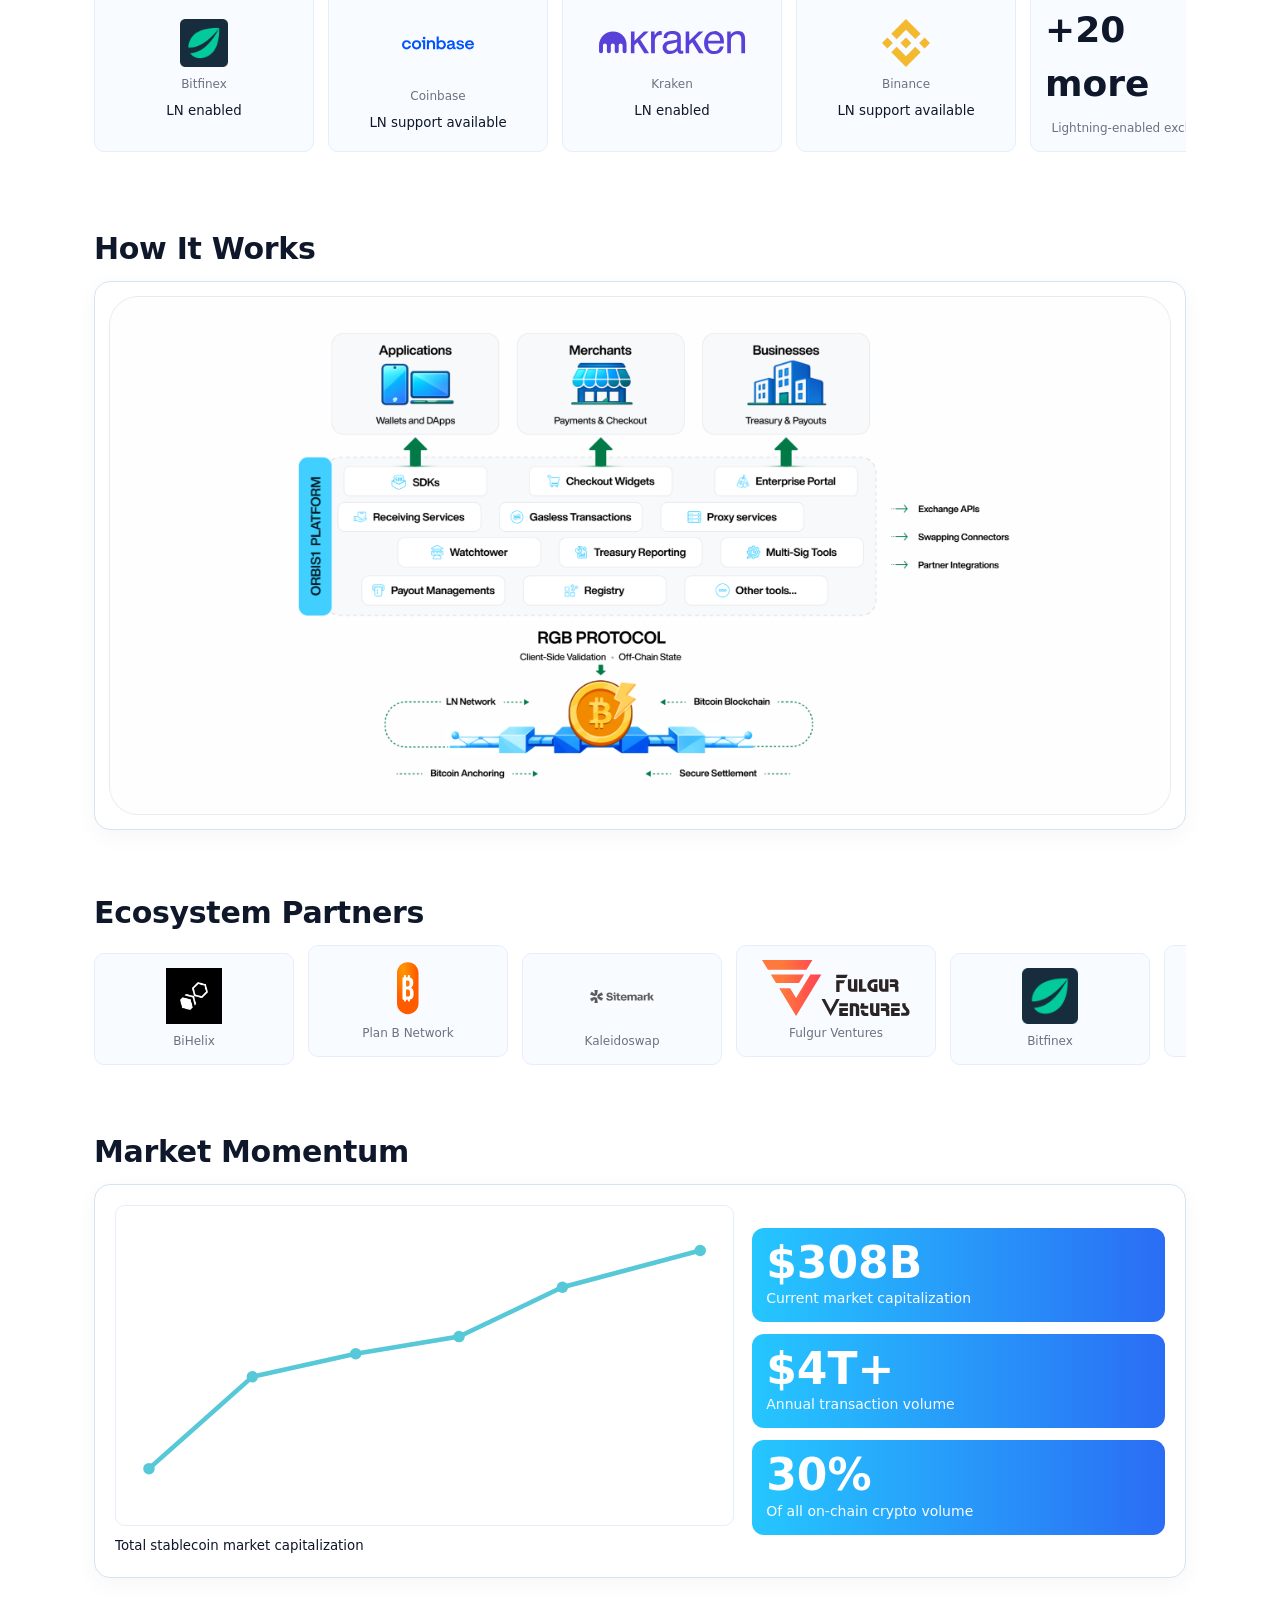
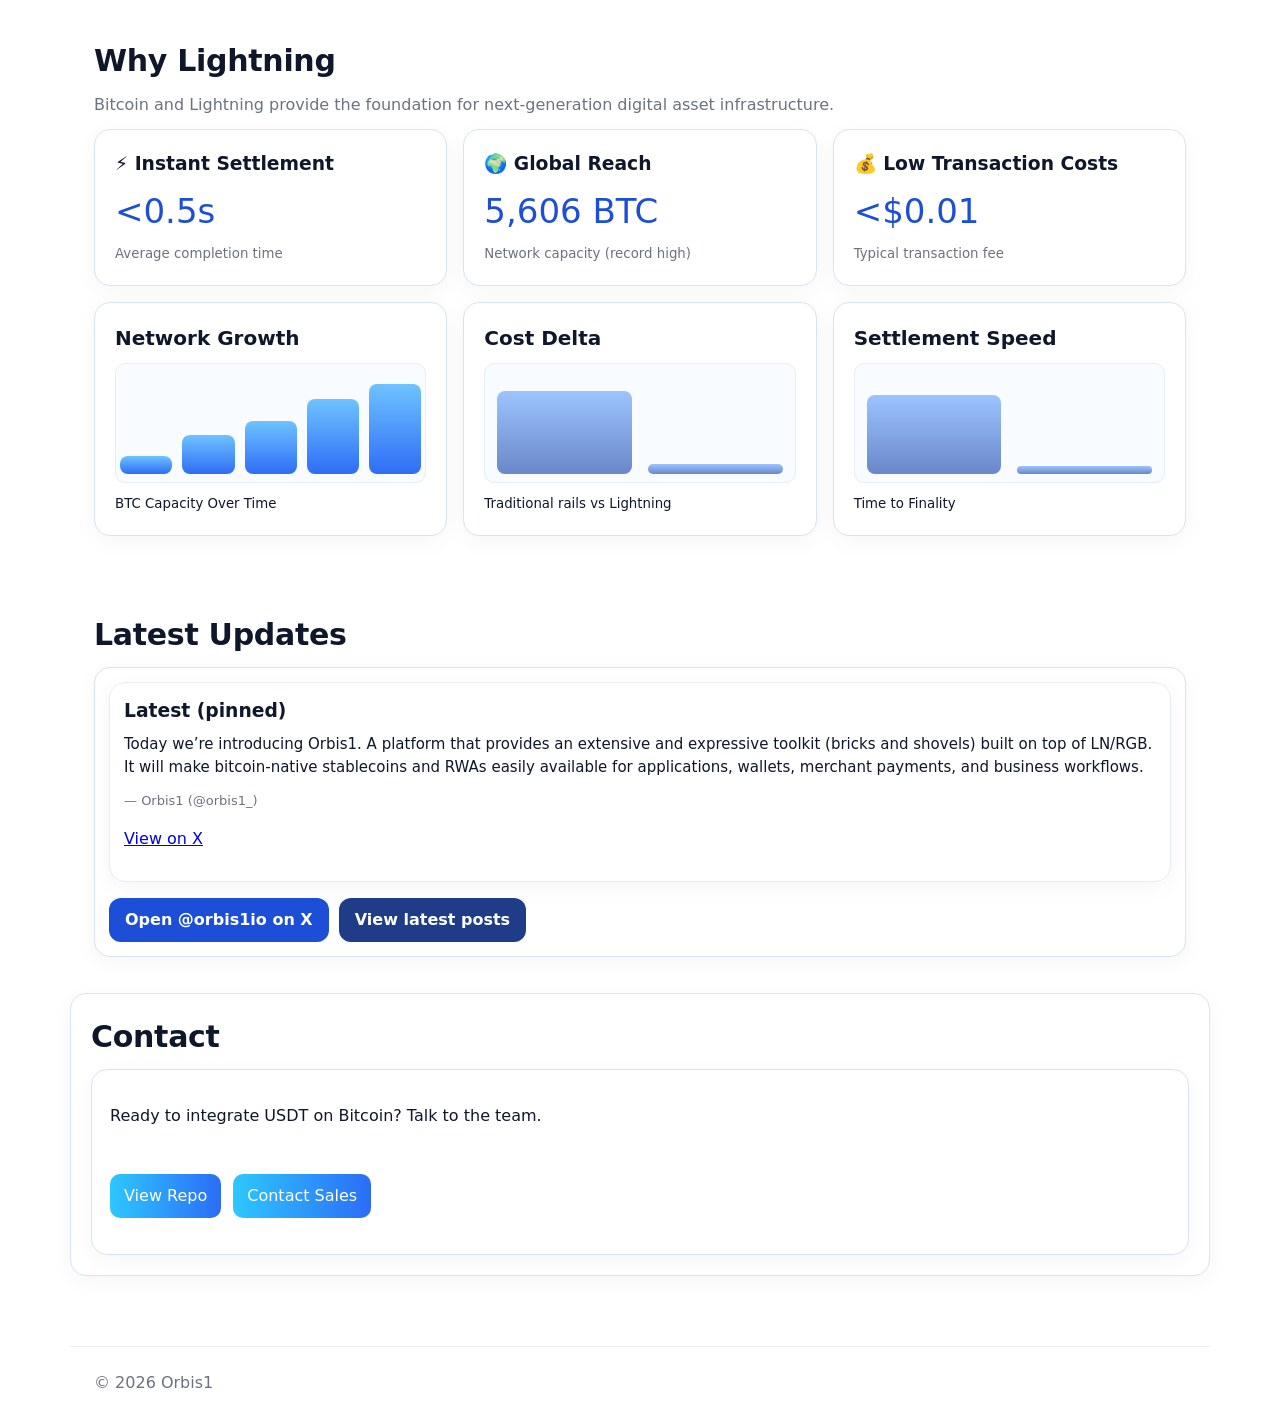
==== commit b93c0d65: "Replace header logo with final SVG supplied" ====
--- a/index.html
+++ b/index.html
@@ -16,7 +16,7 @@
 </head>
 <body>
   <header class="nav wrap">
-    <div class="brand"><img src="/images/orbis-logo-color.png" alt="Orbis1" class="brandLogo" /></div>
+    <div class="brand"><img src="/images/orbis-logo-final.svg" alt="Orbis1" class="brandLogo" /></div>
     <nav>
       <a href="/">Home</a>
       <a href="/solutions/">Solutions</a>
@@ -64,7 +64,7 @@
         <div class="walletGrid">
           <article class="walletItem active"><img class="walletLogo" src="/images/bitcoin-tribe.jpg" alt="Bitcoin Tribe" /><h3>Bitcoin Tribe</h3><span>Active</span></article>
           <article class="walletItem coming"><img class="walletLogo" src="/images/iris-wallet.png" alt="Iris Wallet" /><h3>Iris Wallet</h3><span>Coming Soon</span></article>
-          <article class="walletItem coming"><img class="walletLogo" src="/images/orbis-logo-color.png" alt="Orbis1 Account" /><h3>Orbis1 Account</h3><span>Coming Soon</span></article>
+          <article class="walletItem coming"><img class="walletLogo" src="/images/orbis-logo-final.svg" alt="Orbis1 Account" /><h3>Orbis1 Account</h3><span>Coming Soon</span></article>
         </div>
         <a class="demoBar" href="#contact">▶ View Testnet Demo: Gas-Free USDT Transaction <small>RGB Protocol • Lightning Compatible</small></a>
       </div>
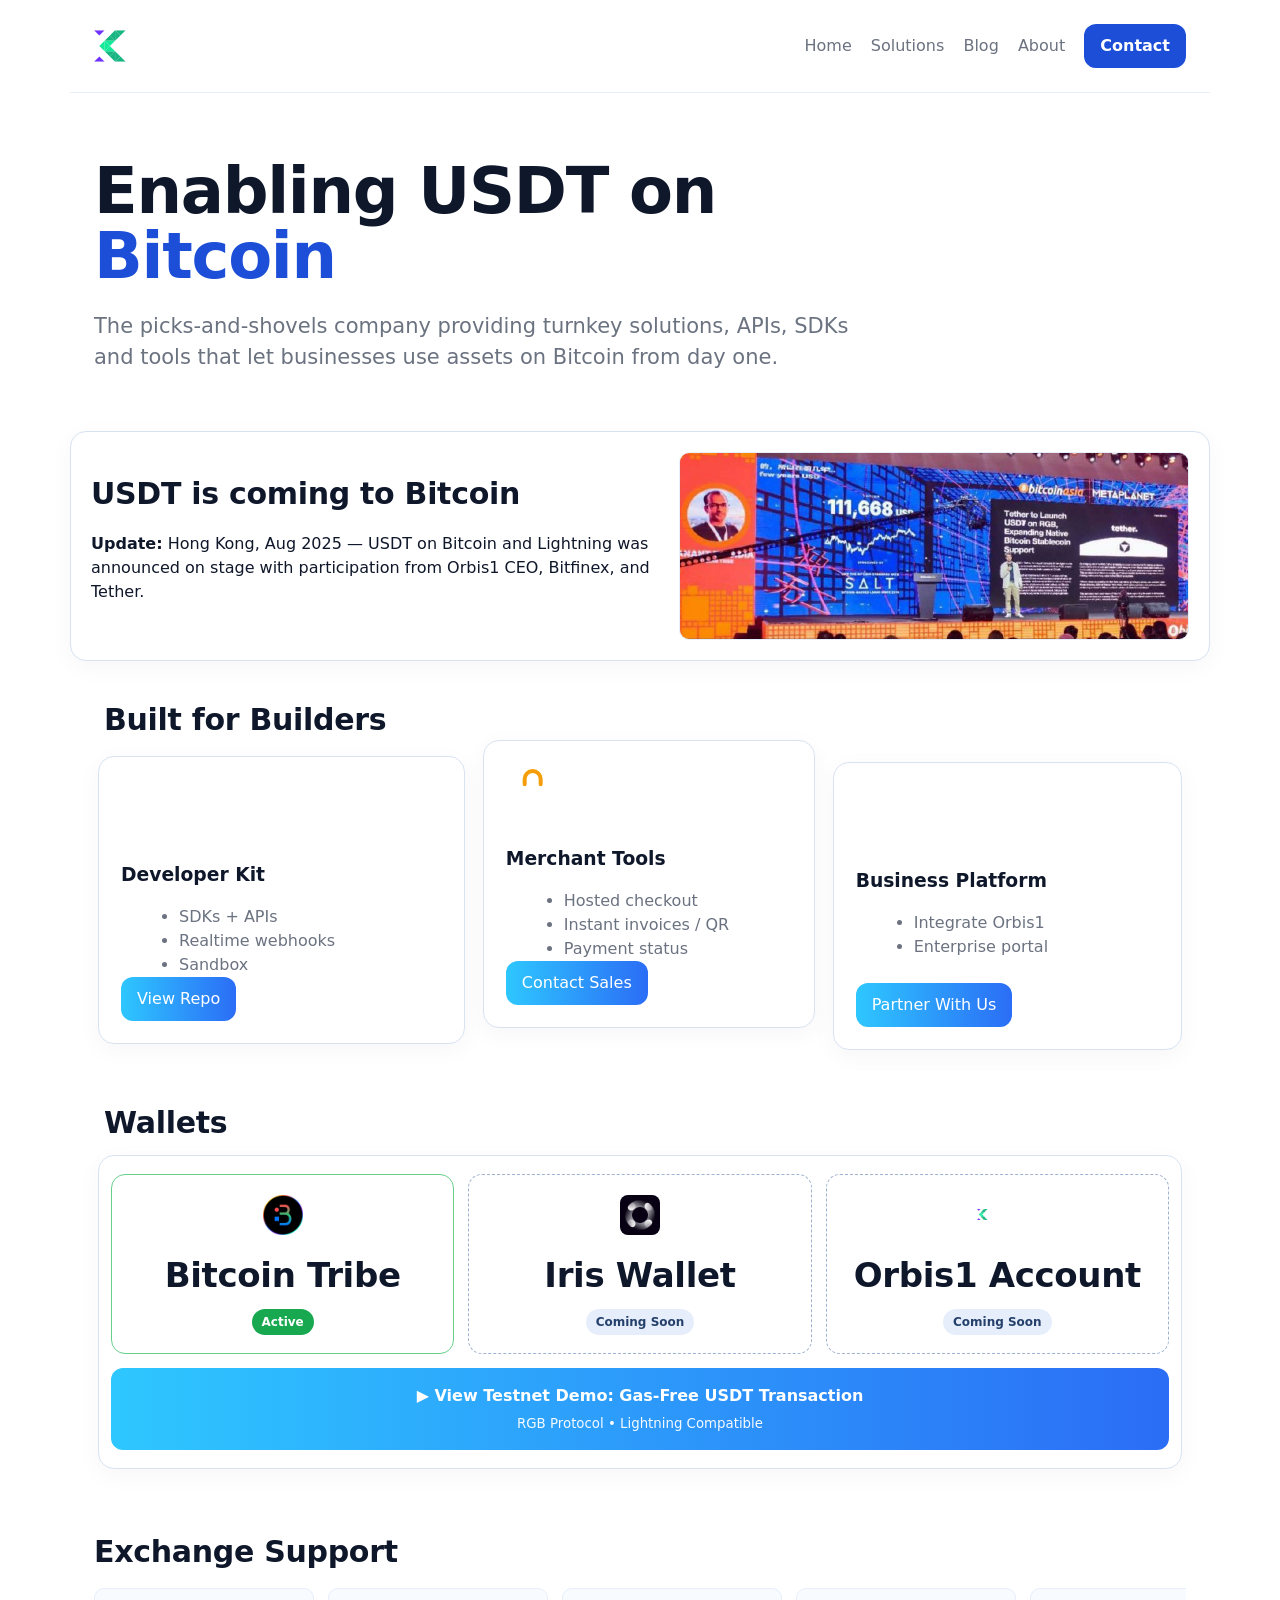
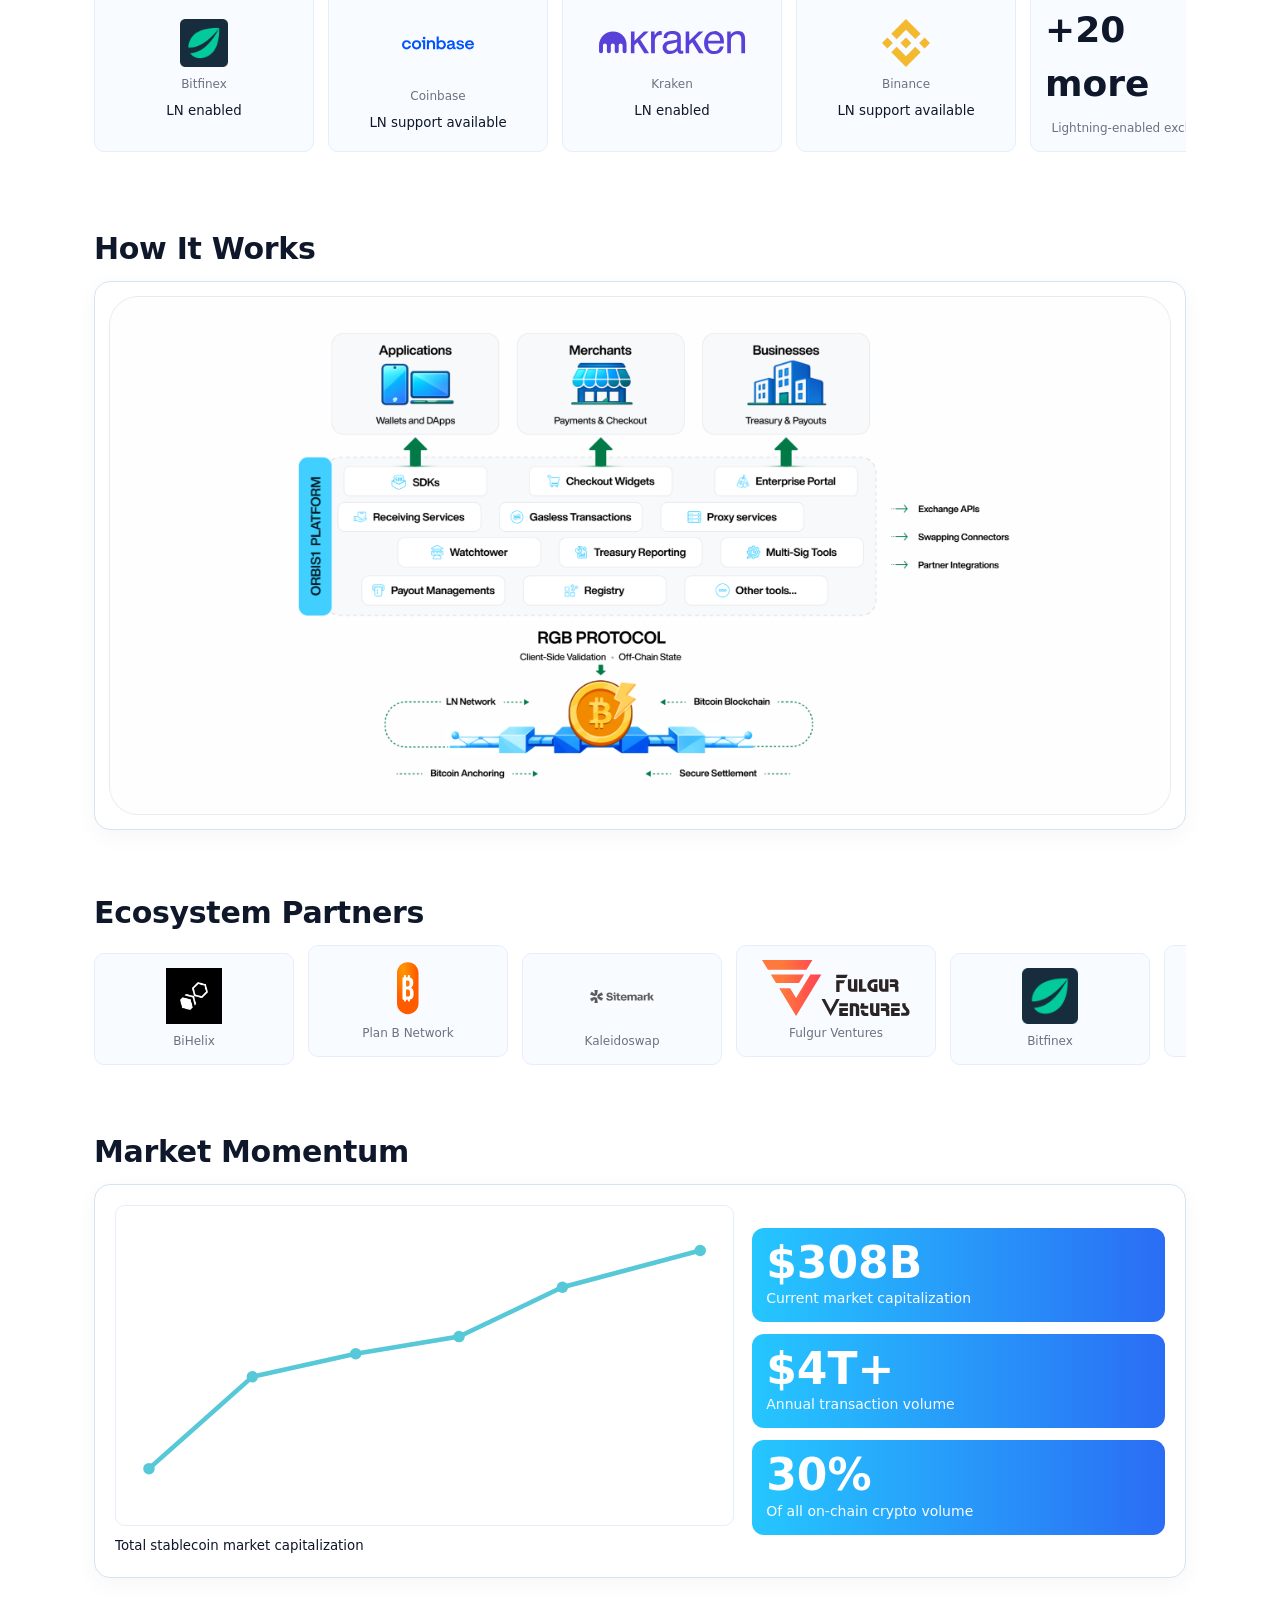
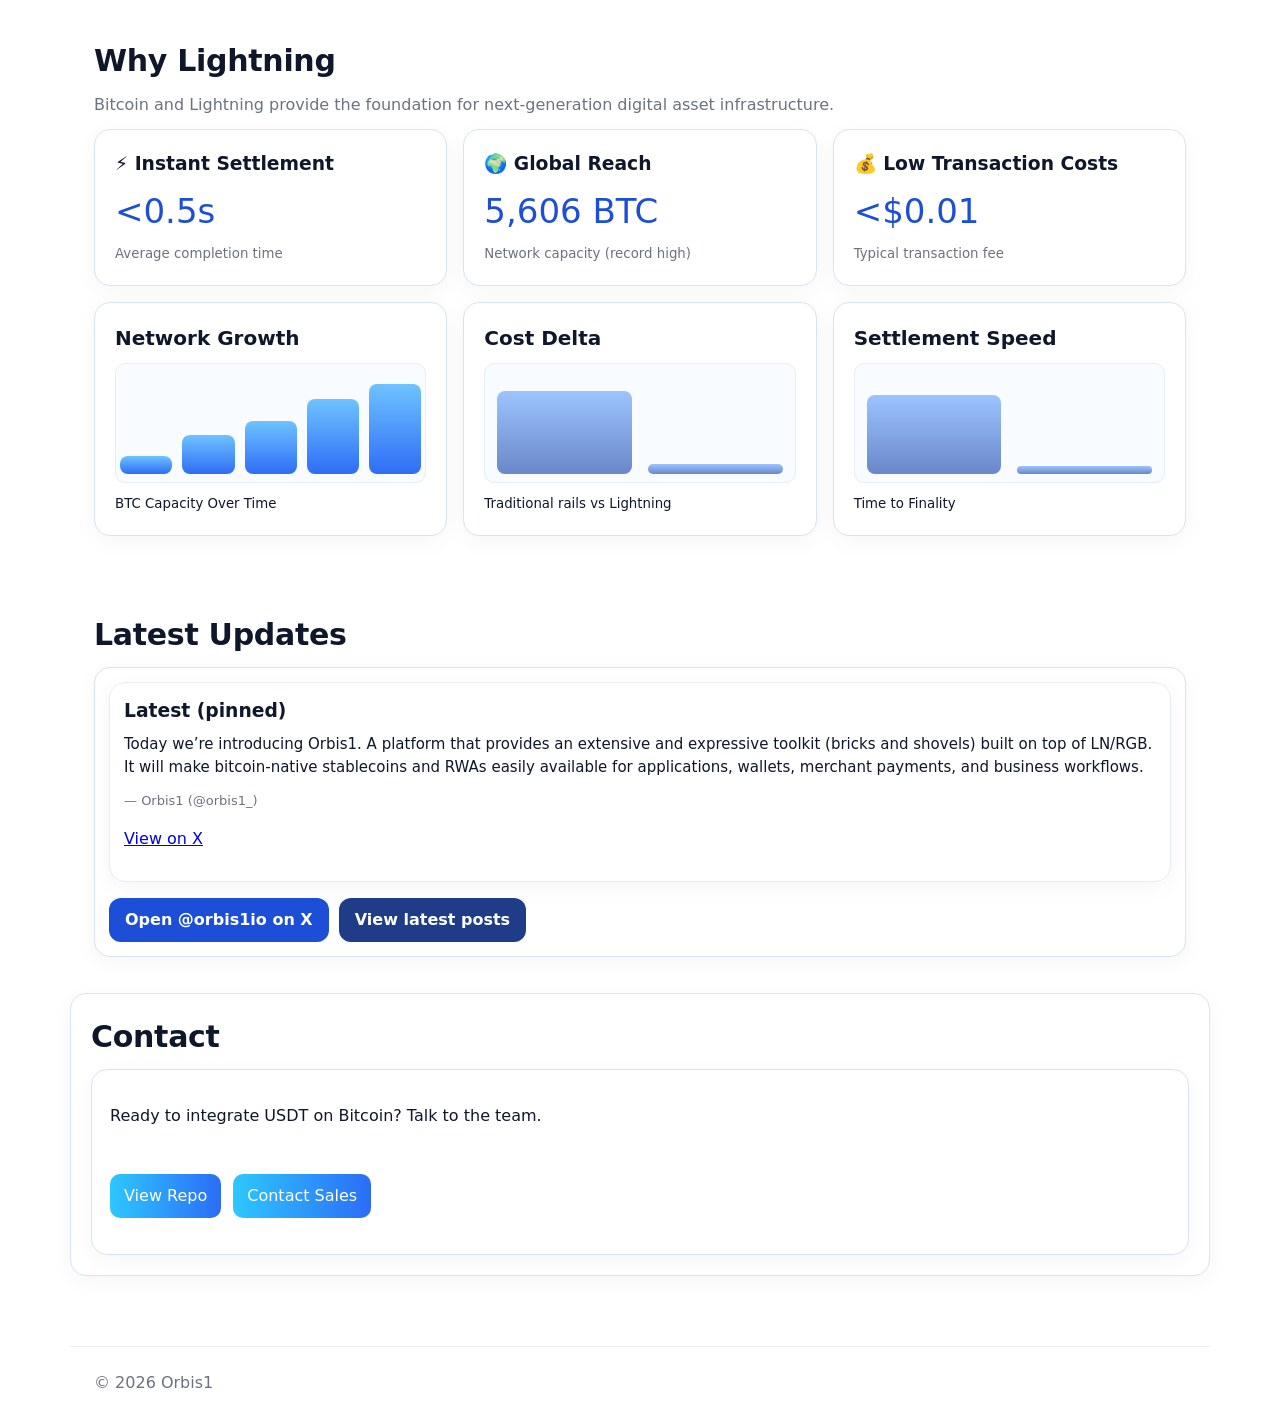
==== commit dc8d07f7: "Add site-colored SVGs for Developer/Merchant/Business cards and apply" ====
--- a/index.html
+++ b/index.html
@@ -49,9 +49,9 @@
     <section id="usecases" class="wrap usecasesWrap">
       <h2>Built for Builders</h2>
             <div class="grid3 useCards">
-        <article class="card use"><img class="cardImg" src="/images/company-hero-1.png" alt="Developers" /><h3>Developer Kit</h3><ul><li>SDKs + APIs</li><li>Realtime webhooks</li><li>Sandbox</li></ul><a class="cardCta" href="https://github.com/redkeep-agents/orbis1-static" target="_blank">View Repo</a></article>
-        <article class="card use"><img class="cardImg" src="/images/company-hero-2.png" alt="Merchants" /><h3>Merchant Tools</h3><ul><li>Hosted checkout</li><li>Instant invoices / QR</li><li>Payment status</li></ul><a class="cardCta" href="/contact">Contact Sales</a></article>
-        <article class="card use"><img class="cardImg" src="/images/company-hero-3.png" alt="Partners" /><h3>Business Platform</h3><ul><li>Integrate Orbis1</li><li>Enterprise portal</li></ul><a class="cardCta" href="/contact">Partner With Us</a></article>
+        <article class="card use"><img class="cardImg" src="/images/developer.svg" alt="Developers" /><h3>Developer Kit</h3><ul><li>SDKs + APIs</li><li>Realtime webhooks</li><li>Sandbox</li></ul><a class="cardCta" href="https://github.com/redkeep-agents/orbis1-static" target="_blank">View Repo</a></article>
+        <article class="card use"><img class="cardImg" src="/images/merchant.svg" alt="Merchants" /><h3>Merchant Tools</h3><ul><li>Hosted checkout</li><li>Instant invoices / QR</li><li>Payment status</li></ul><a class="cardCta" href="/contact">Contact Sales</a></article>
+        <article class="card use"><img class="cardImg" src="/images/business.svg" alt="Partners" /><h3>Business Platform</h3><ul><li>Integrate Orbis1</li><li>Enterprise portal</li></ul><a class="cardCta" href="/contact">Partner With Us</a></article>
       </div>
     </section>
 
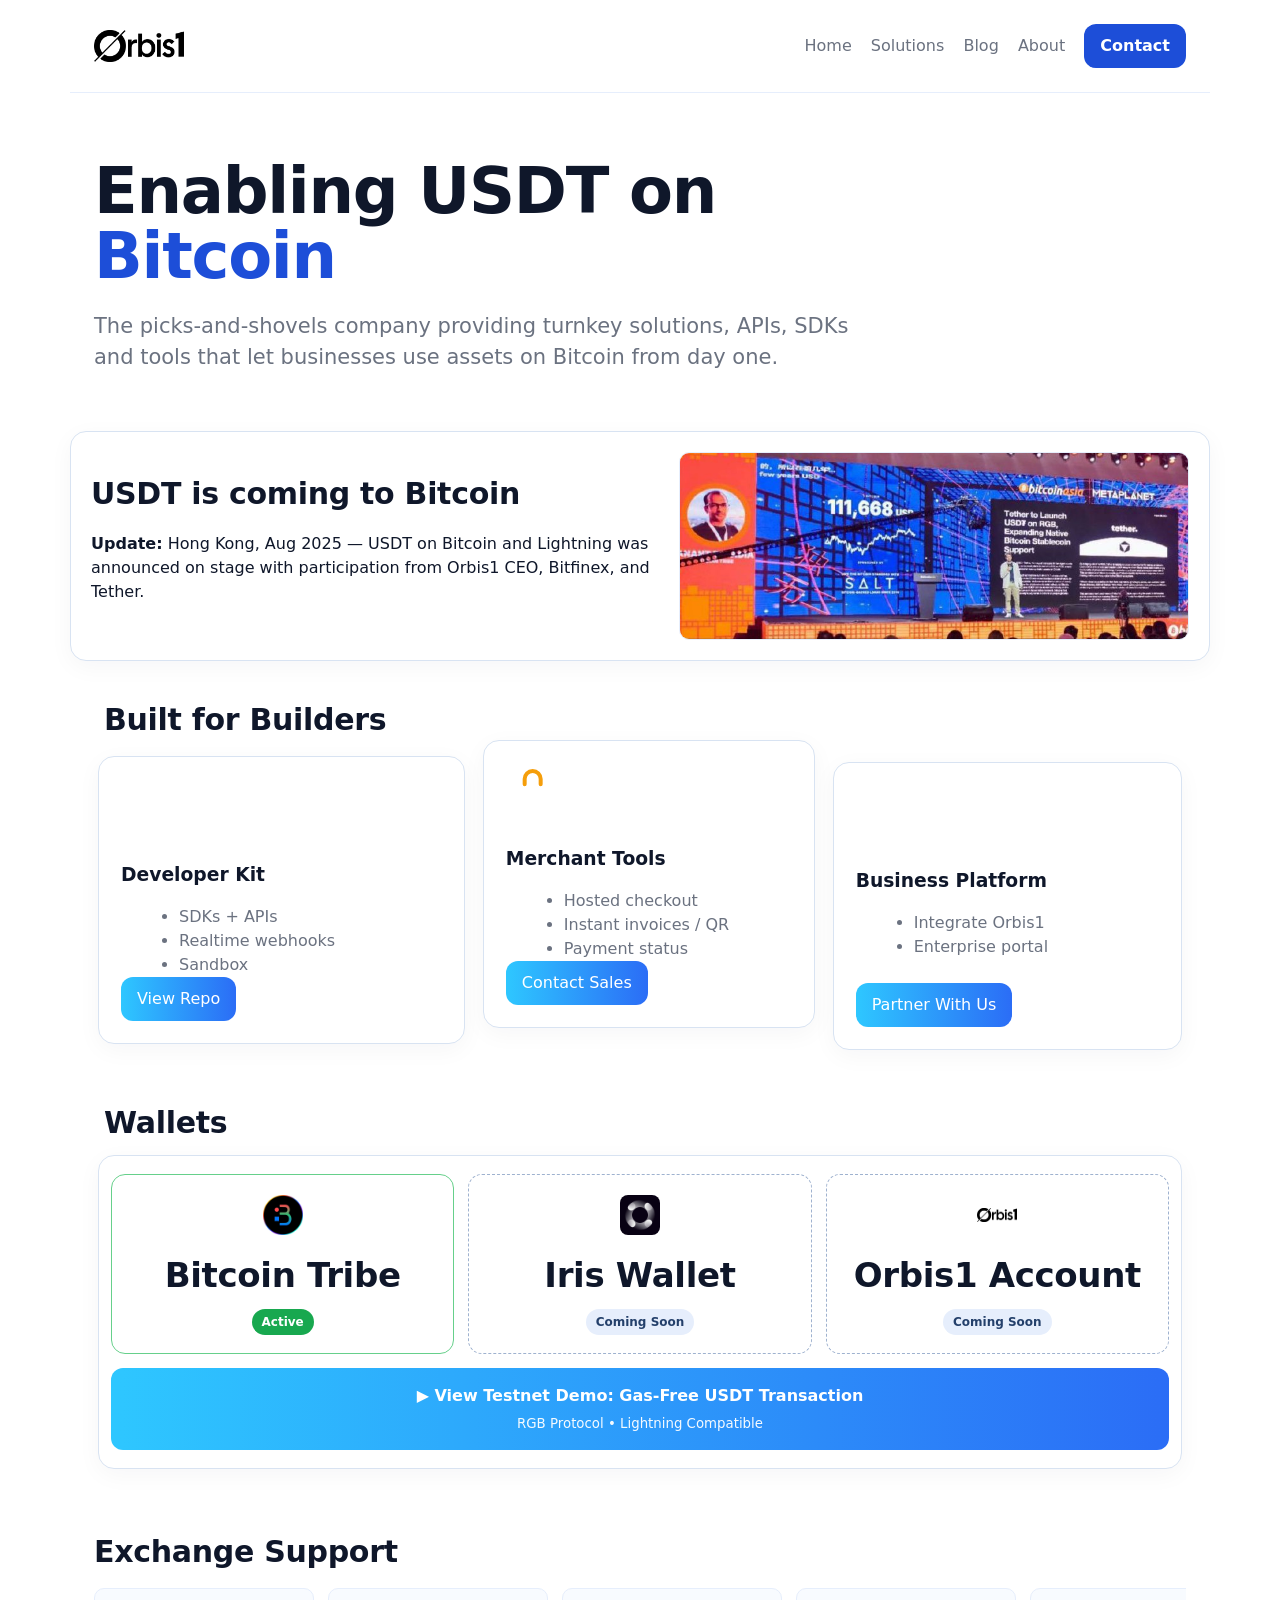
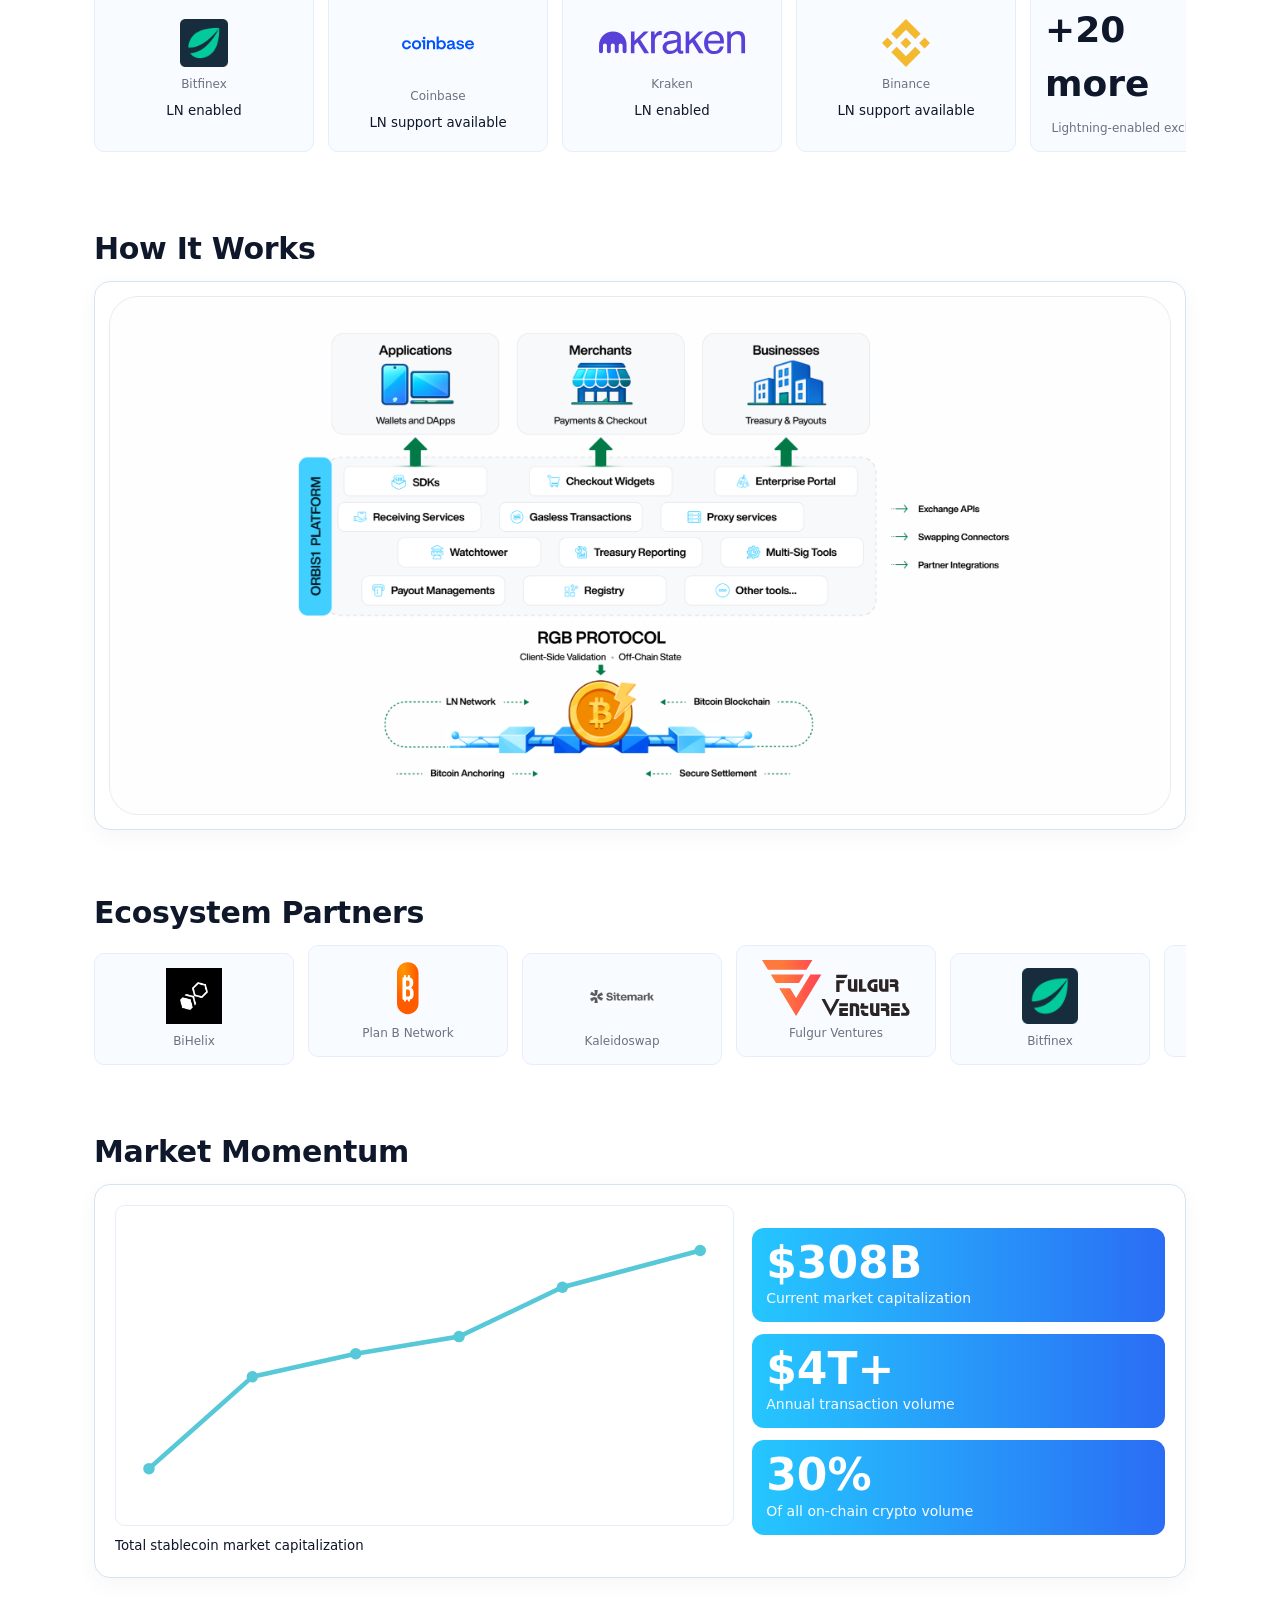
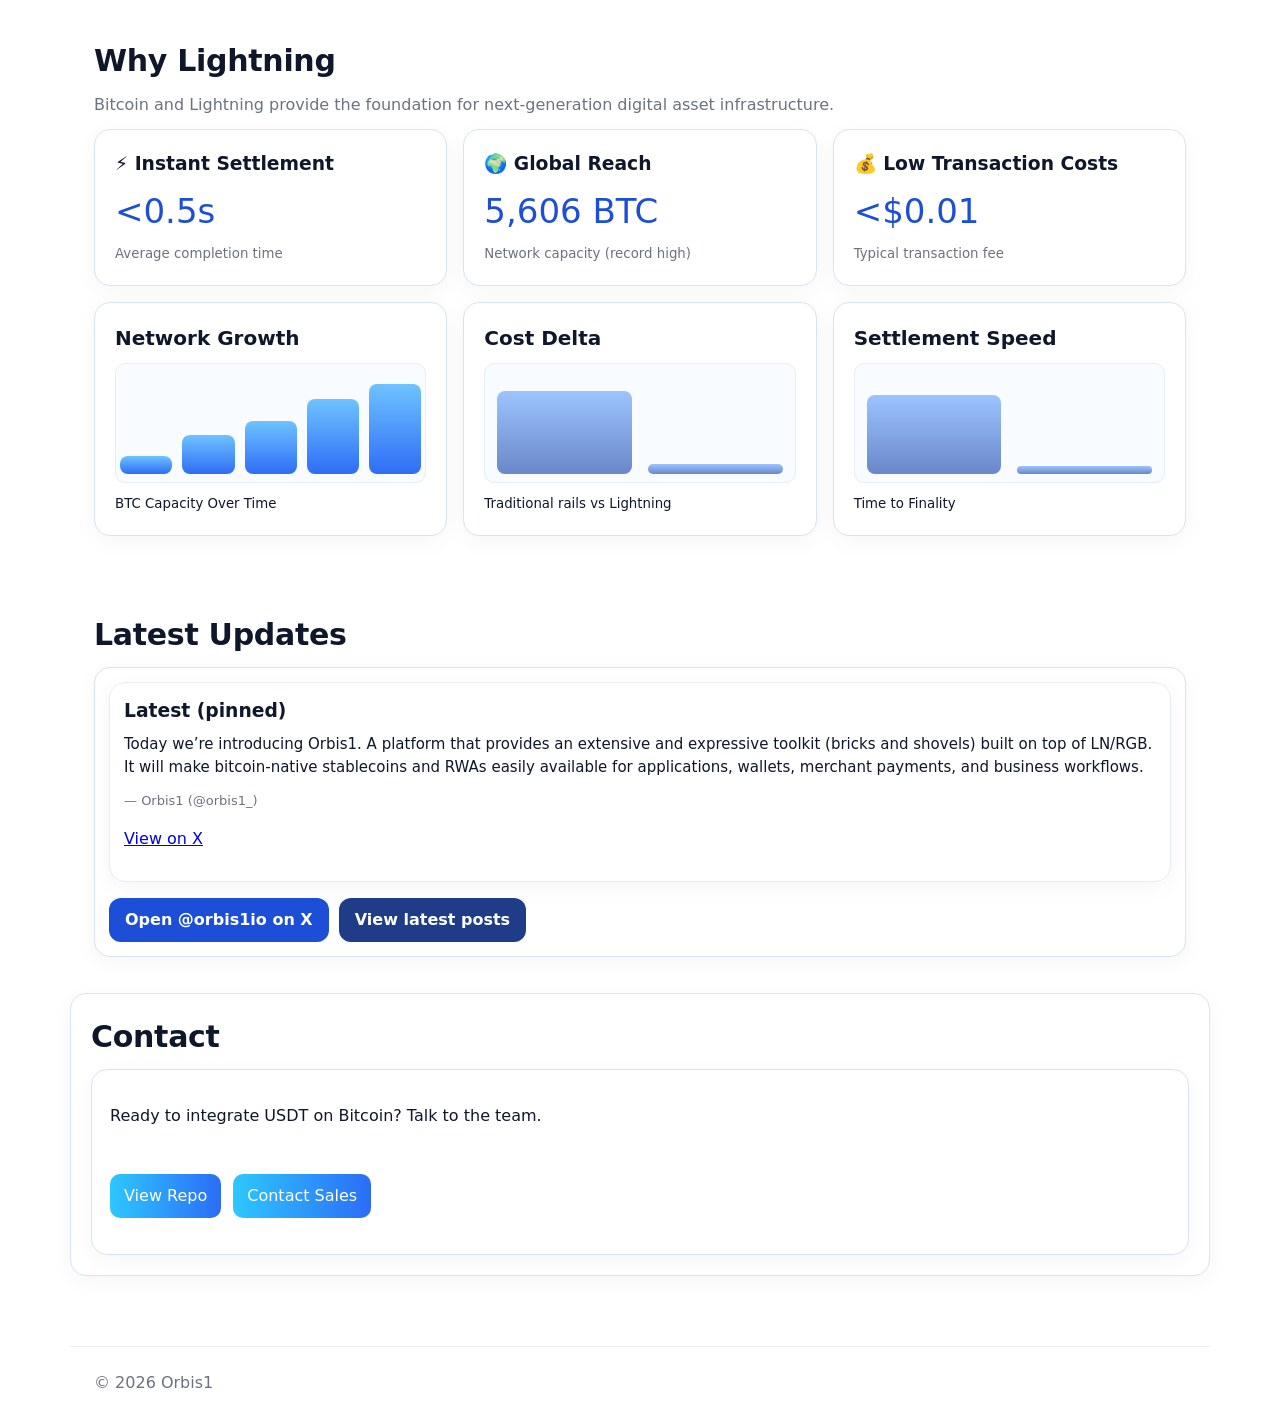
==== commit b3a46f7d: "Restore header Orbis logo and ensure Kaleidoswap stays in partners" ====
--- a/index.html
+++ b/index.html
@@ -16,7 +16,7 @@
 </head>
 <body>
   <header class="nav wrap">
-    <div class="brand"><img src="/images/orbis-logo-final.svg" alt="Orbis1" class="brandLogo" /></div>
+    <div class="brand"><img src="/images/orbis-logo-color.png" alt="Orbis1" class="brandLogo" /></div>
     <nav>
       <a href="/">Home</a>
       <a href="/solutions/">Solutions</a>
@@ -64,7 +64,7 @@
         <div class="walletGrid">
           <article class="walletItem active"><img class="walletLogo" src="/images/bitcoin-tribe.jpg" alt="Bitcoin Tribe" /><h3>Bitcoin Tribe</h3><span>Active</span></article>
           <article class="walletItem coming"><img class="walletLogo" src="/images/iris-wallet.png" alt="Iris Wallet" /><h3>Iris Wallet</h3><span>Coming Soon</span></article>
-          <article class="walletItem coming"><img class="walletLogo" src="/images/orbis-logo-final.svg" alt="Orbis1 Account" /><h3>Orbis1 Account</h3><span>Coming Soon</span></article>
+          <article class="walletItem coming"><img class="walletLogo" src="/images/orbis-logo-color.png" alt="Orbis1 Account" /><h3>Orbis1 Account</h3><span>Coming Soon</span></article>
         </div>
         <a class="demoBar" href="#contact">▶ View Testnet Demo: Gas-Free USDT Transaction <small>RGB Protocol • Lightning Compatible</small></a>
       </div>
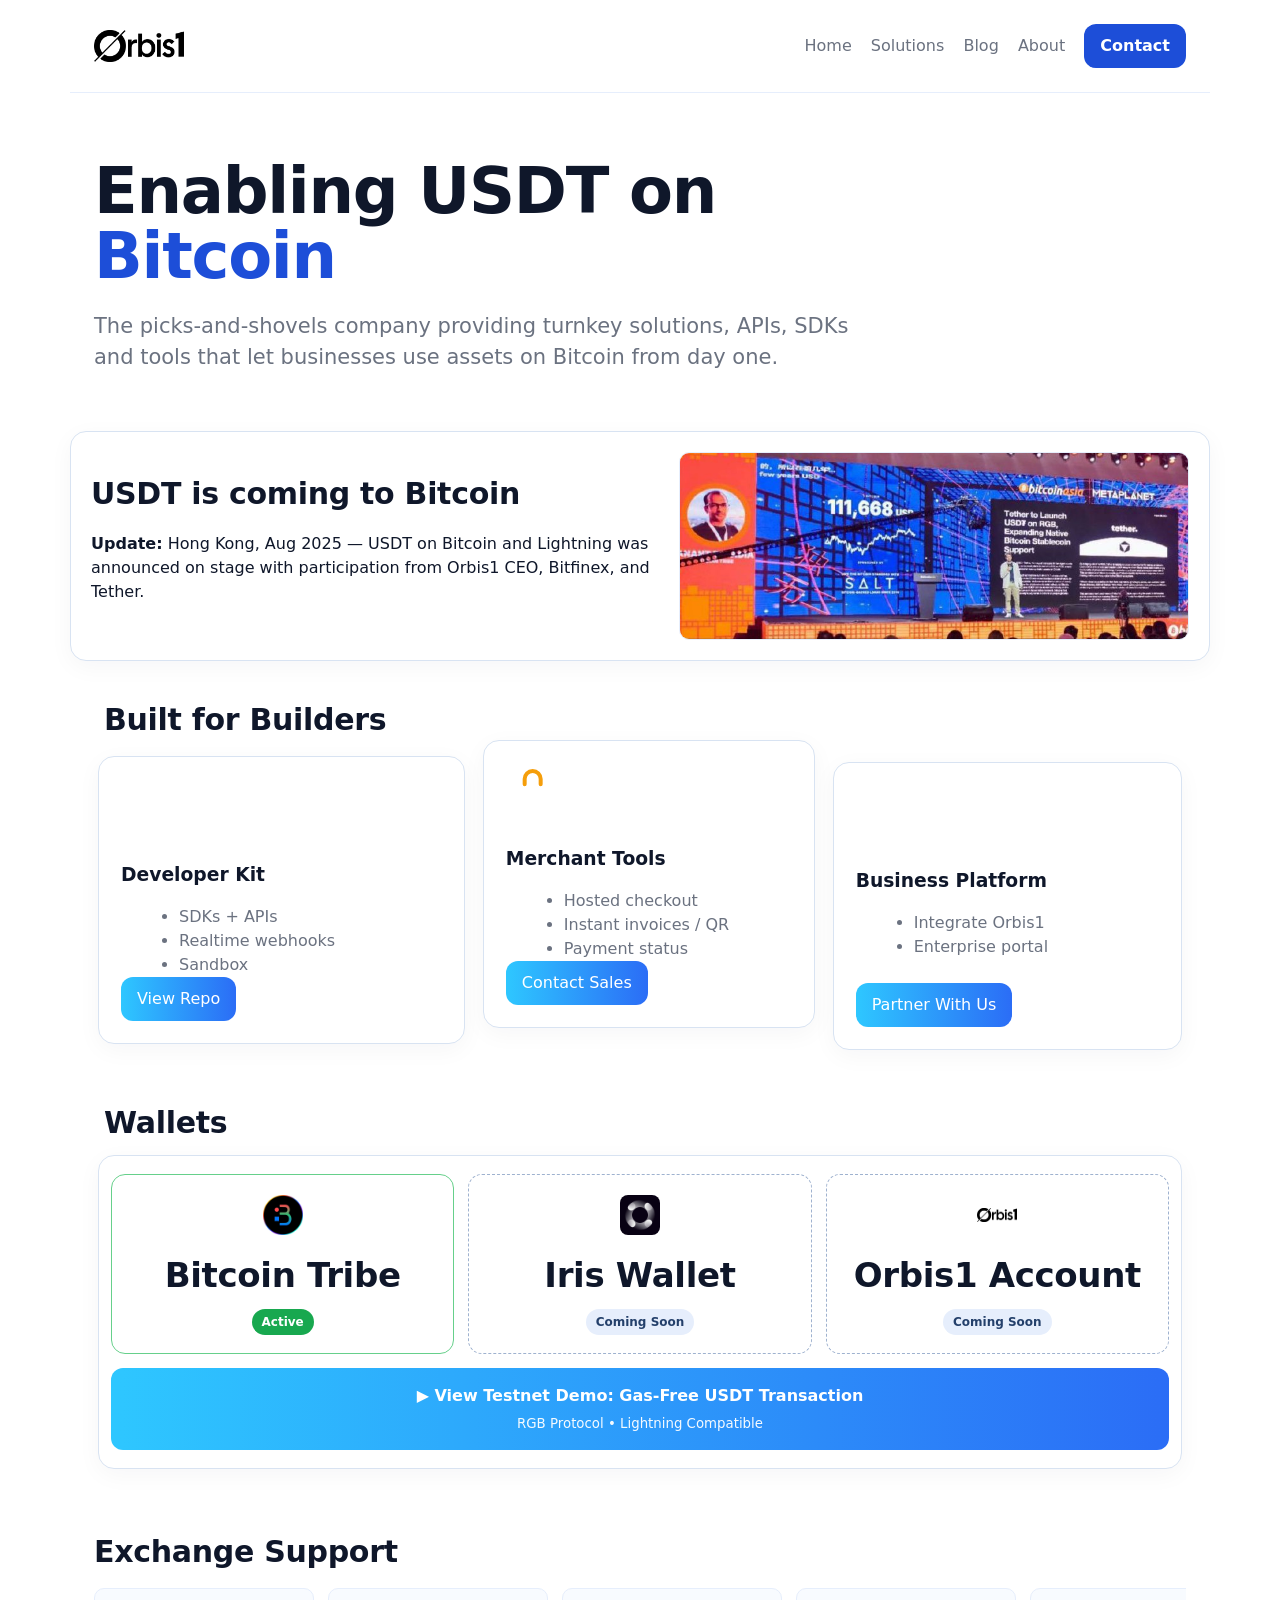
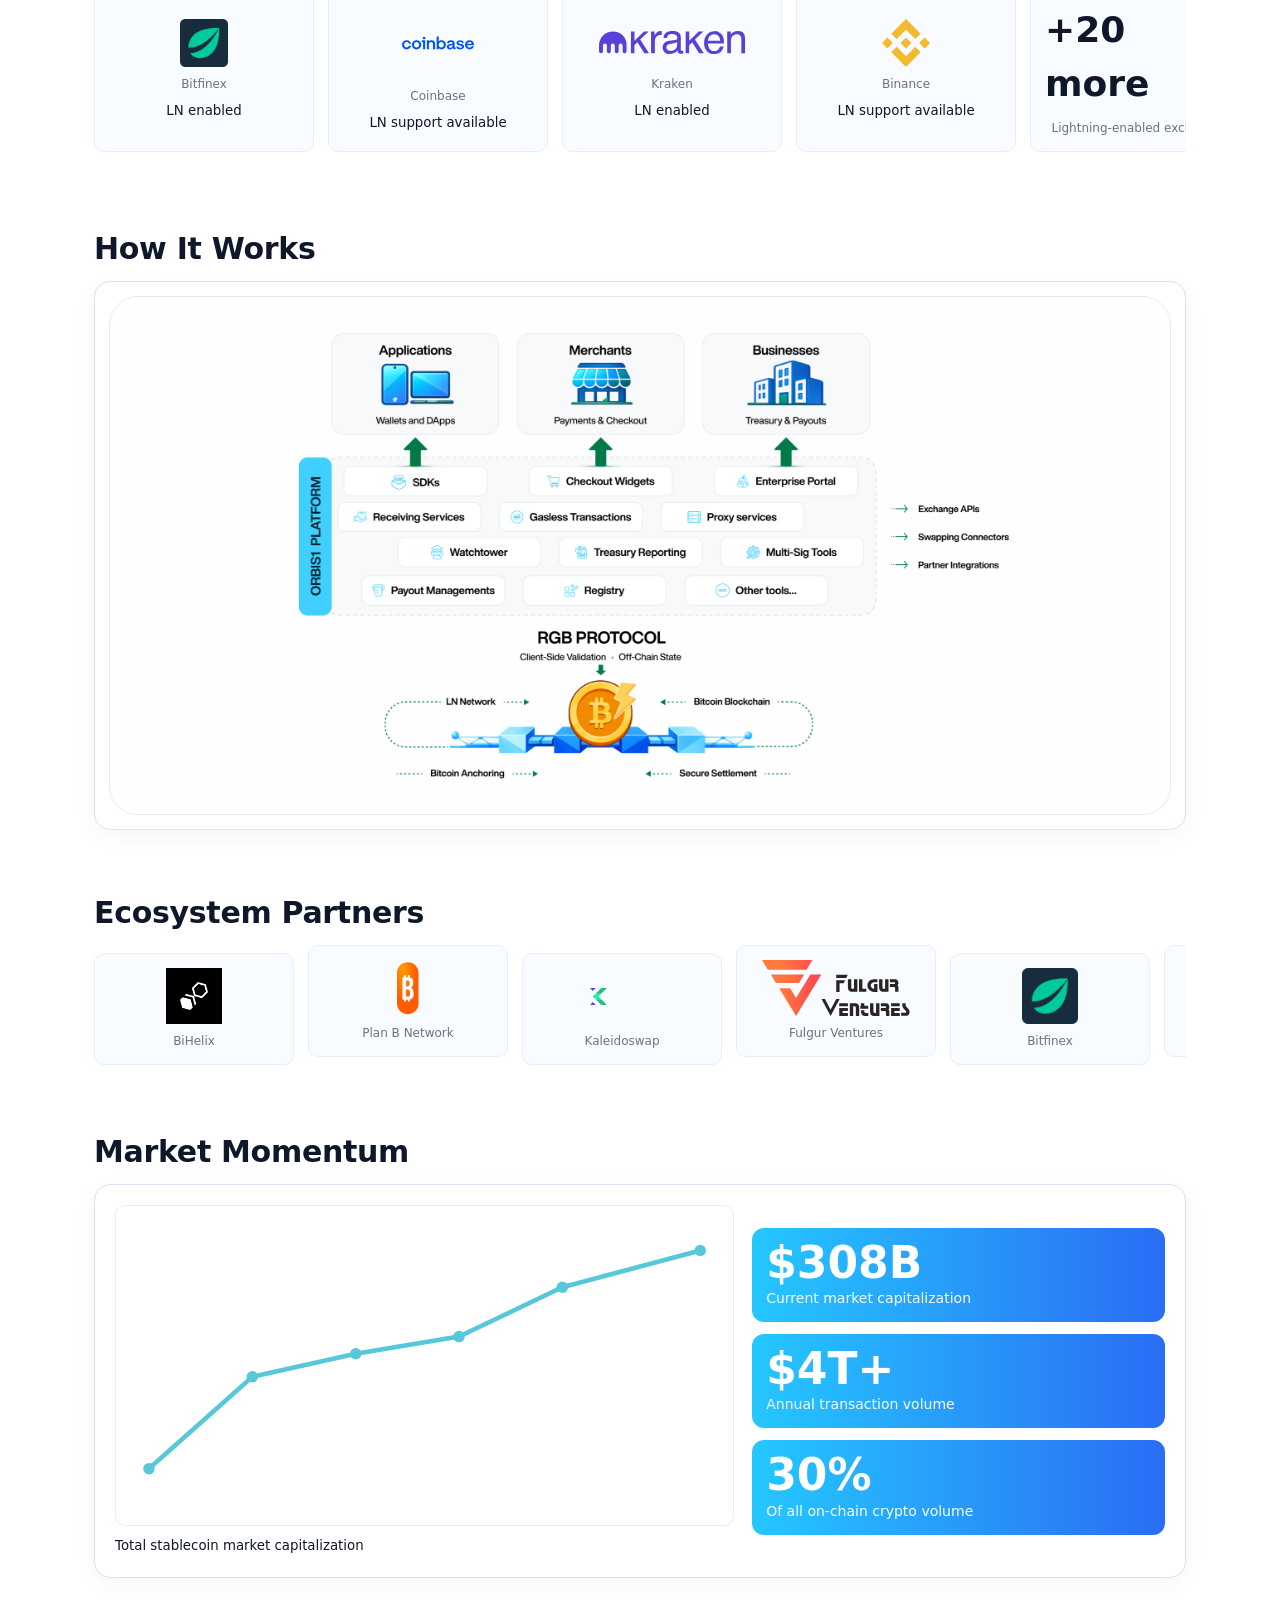
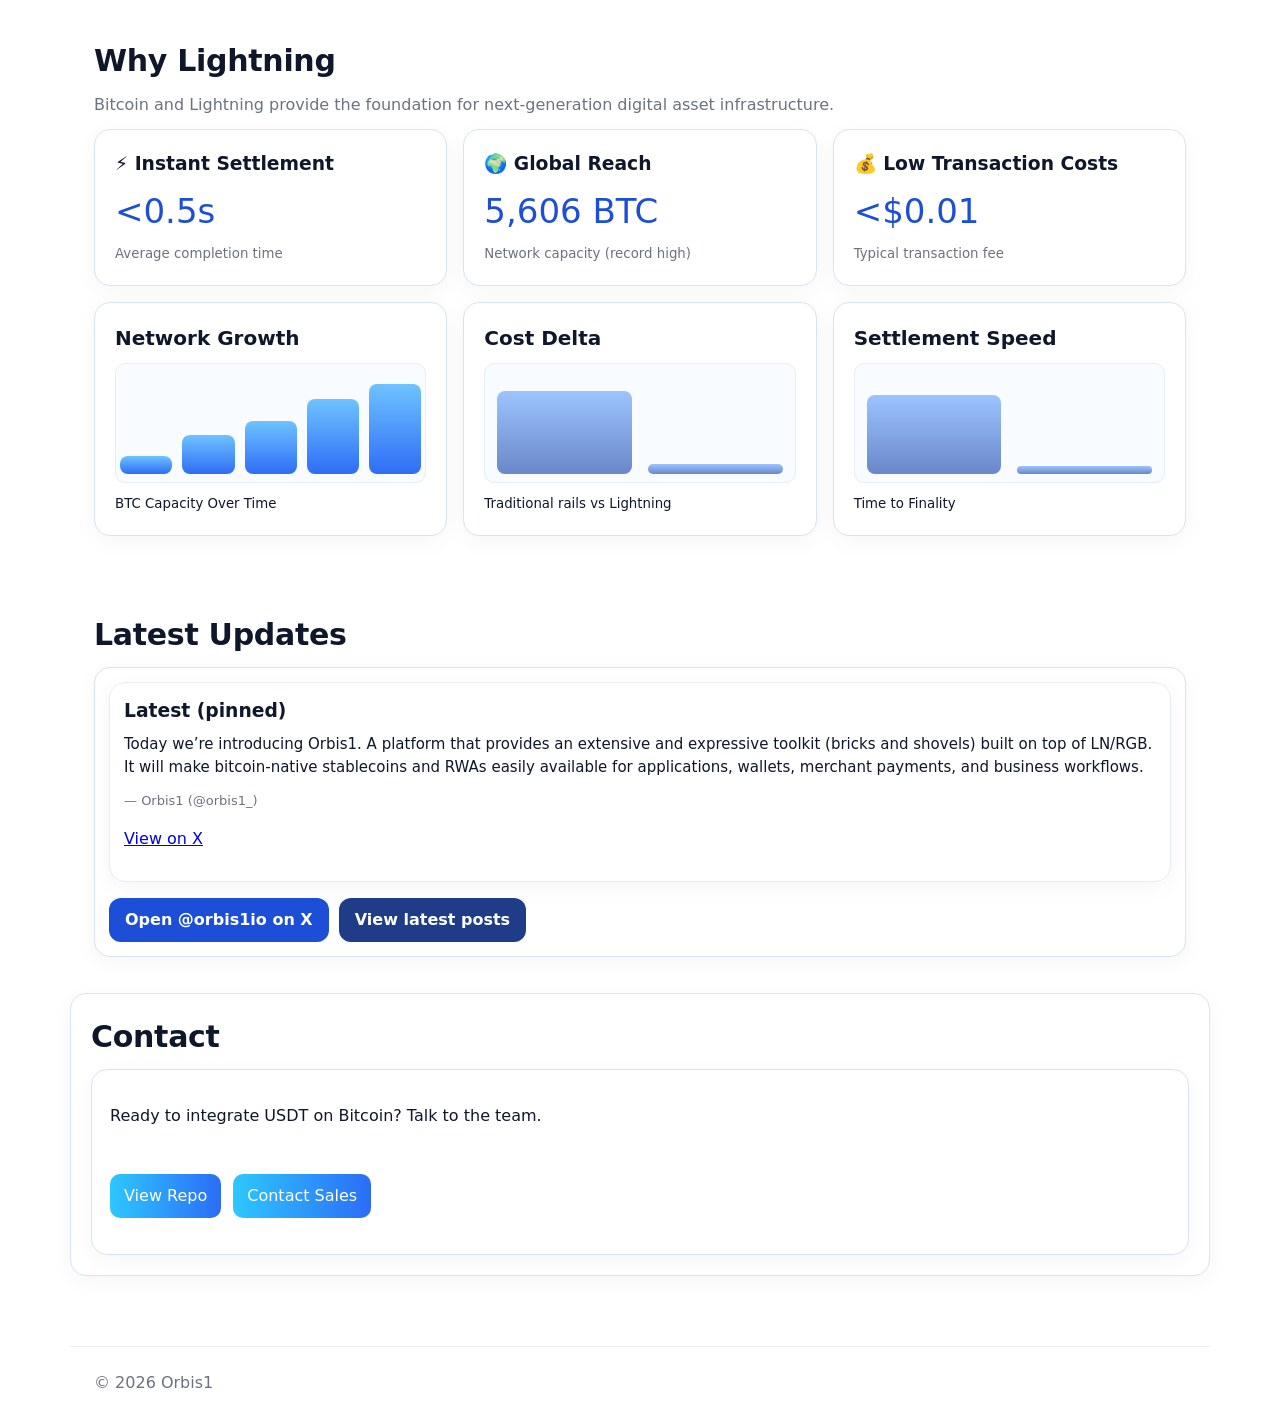
==== commit fbdbe499: "Add official Kaleidoswap SVG and use it in partners rail" ====
--- a/index.html
+++ b/index.html
@@ -99,7 +99,7 @@
       <div class="scroller" aria-label="RGB association members">
         <article class="logoCard"><img src="/images/bihelix.jpg" alt="BiHelix" /><span>BiHelix</span></article>
         <article class="logoCard"><img src="/images/plan-b-network.svg" alt="Plan B Network" /><span>Plan B Network</span></article>
-        <article class="logoCard"><img class="partnerLogo" src="/images/company-logo-3.webp" alt="Kaleidoswap" /><span>Kaleidoswap</span></article>
+        <article class="logoCard"><img class="partnerLogo" src="/images/kaleidoswap.svg" alt="Kaleidoswap" /><span>Kaleidoswap</span></article>
         <article class="logoCard"><img src="/images/fulgur-ventures.svg" alt="Fulgur Ventures" /><span>Fulgur Ventures</span></article>
         <article class="logoCard"><img src="/images/bitfinex.png" alt="Bitfinex" /><span>Bitfinex</span></article>
         <article class="logoCard"><img src="/images/boosty-labs.jpg" alt="Boosty Labs" /><span>Boosty Labs</span></article>
